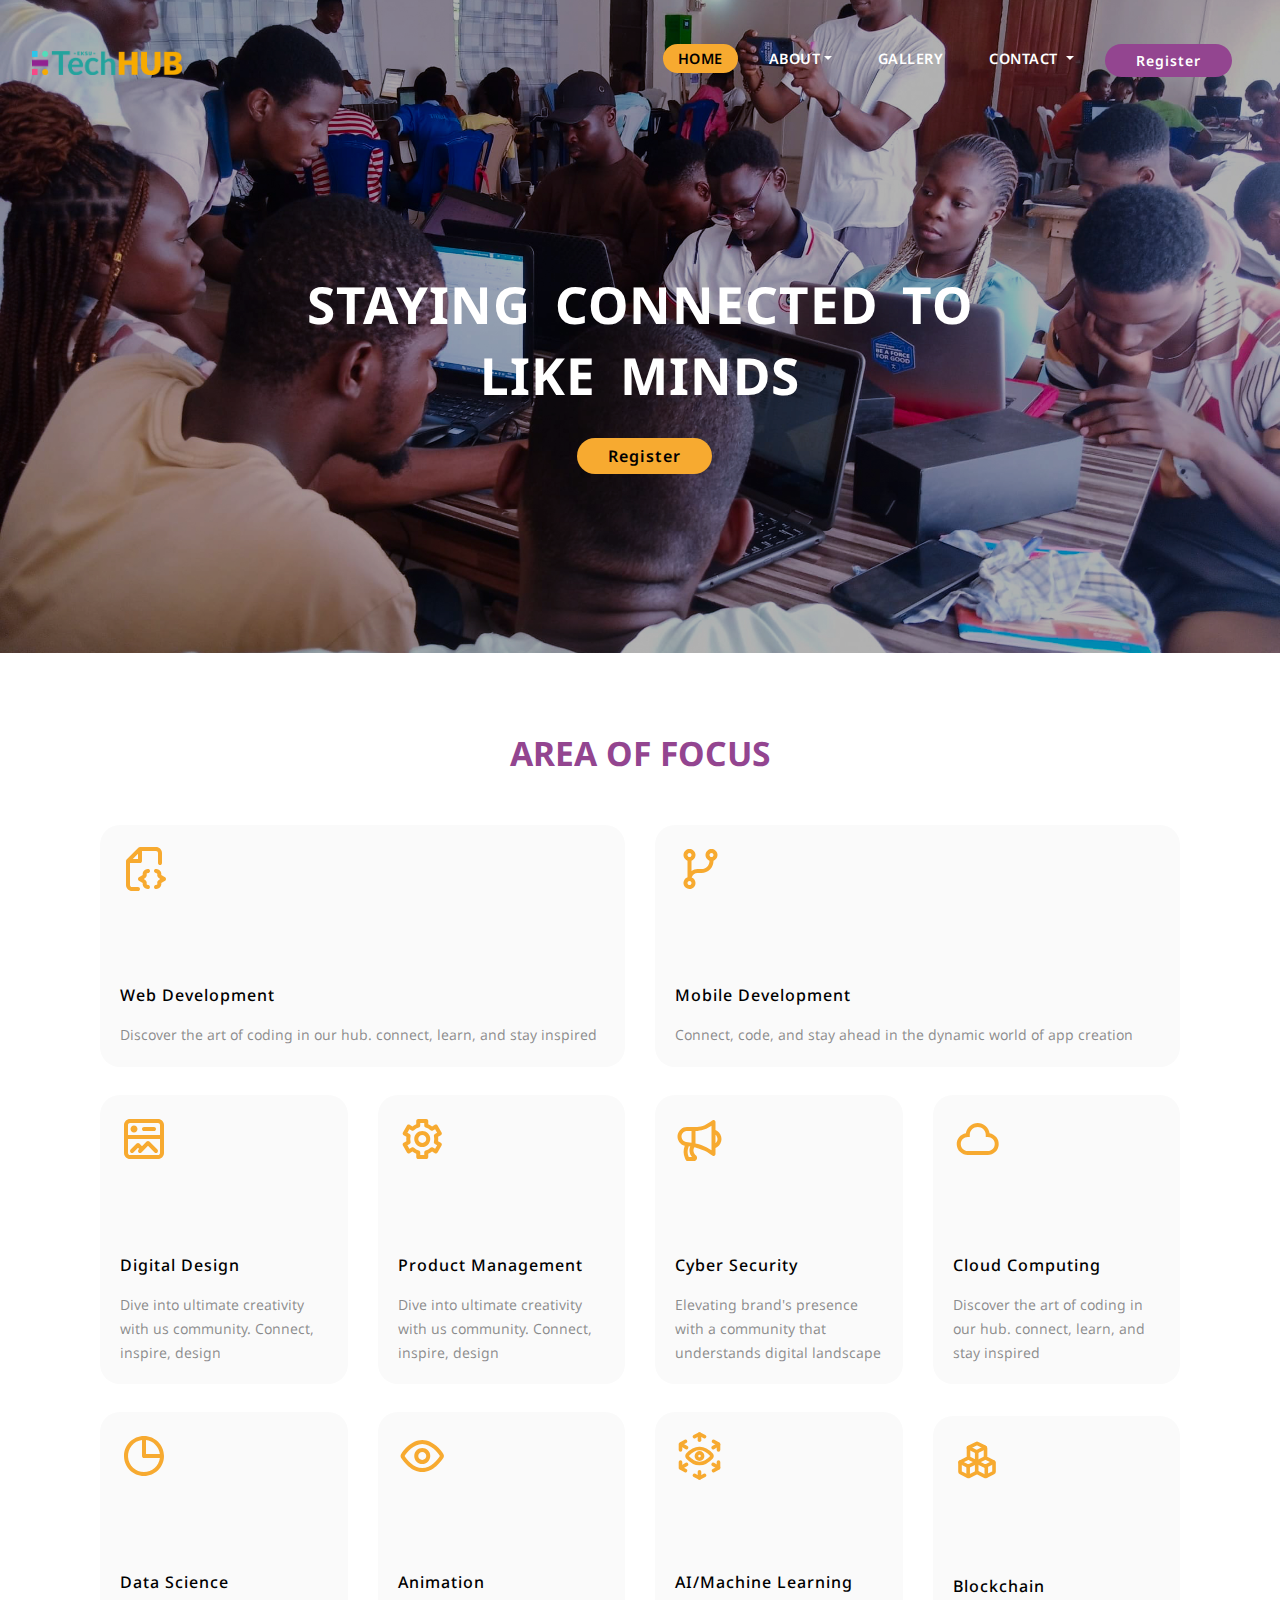
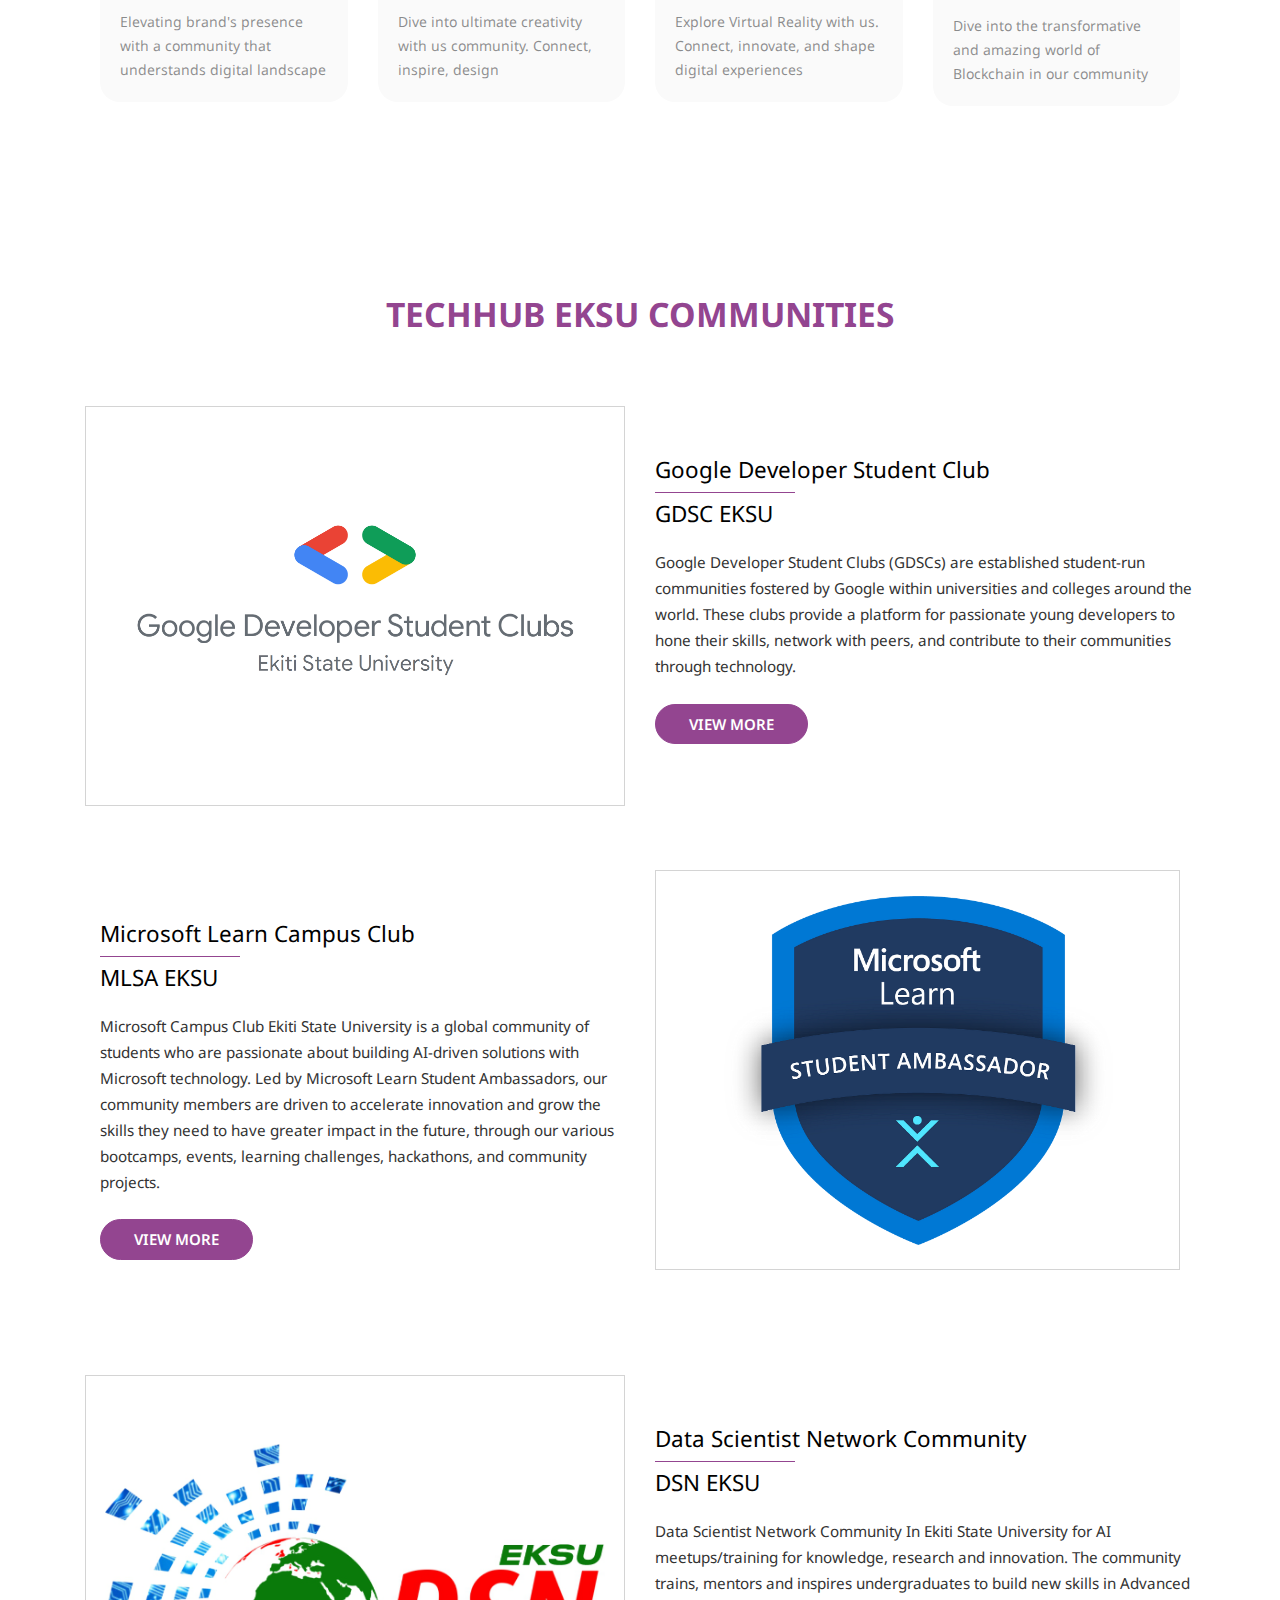
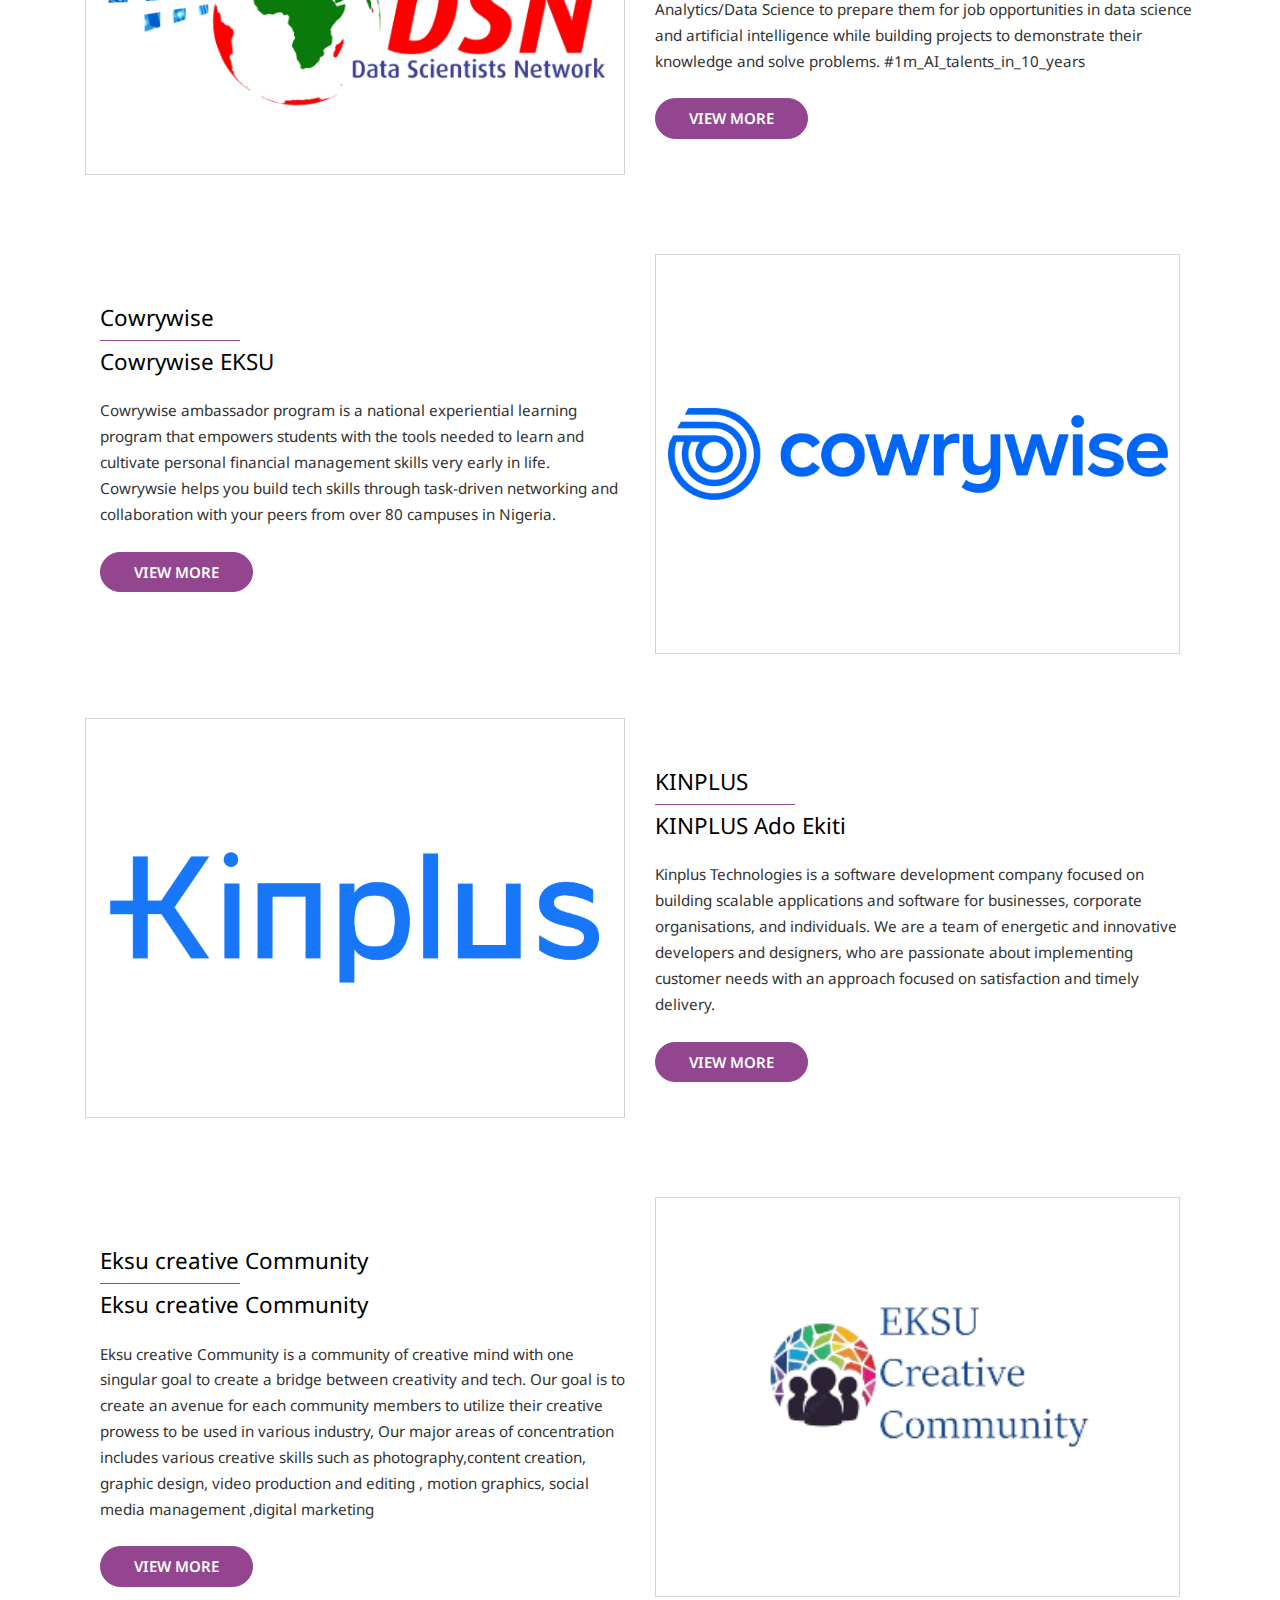
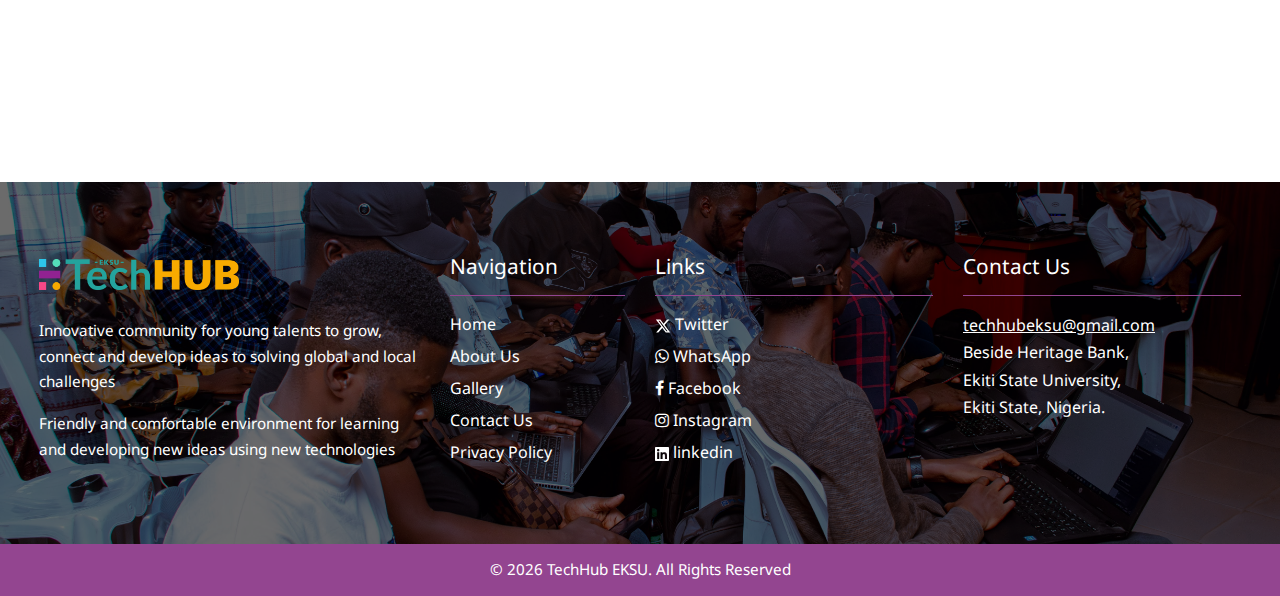
==== public/index.html @ 0b86313c "update" ====
<!DOCTYPE html>
<html lang="en" itemscope itemtype="https://schema.org/Organization">
  <head>
    <link rel="manifest" href="manifest.json" />
    <meta http-equiv="Content-Type" content="text/html; charset=UTF-8" />
    <meta
      name="viewport"
      content="width=device-width, initial-scale=1.0, maximum-scale=1, user-scalable=no"
    />
    <meta http-equiv="X-UA-Compatible" content="ie=edge" />
    <meta name="robots" content="index, follow" />
    <meta name="googlebot" content="index, follow" />
    <meta name="google" content="translate" />

    <title>TechHub EKSU</title>

    <!-- SEO Meta Tag -->
    <meta name="author" content="Emmanuel Joseph(JET)" />
    <meta name="title" content="TechHub EKSU" />
    <meta
      name="keywords"
      content="dsc, developer student clubs, TechHub EKSU, google developers, sub saharan africa, students, technology, nigeria, emmanueljet, emmanuel joseph, fdc, facebook developer circle, ado-ekiti, women will, aeternity, aeternity ekiti, blockchain, technology, google, facebook, web development, mobile development, digital design, hub, ekiti hub, vr, ar"
    />
    <meta
      name="description"
      content="TechHub EKSU is an innovative community for startups, communities, and creative minds to connect, collaborate and build"
    />

    <!-- Google -->
    <meta
      name="google-site-verification"
      content="1wlgN033KD5WSrHMCNr6q-seNGEs9P40fcgKm6E4k00"
    />
    <link itemprop="url" rel="canonical" href="https://techhub-eksu.web.app" />
    <meta itemprop="name" content="TechHub EKSU" />
    <meta
      itemprop="description"
      content="TechHub EKSU is an innovative community for startups, communities, and creative minds to connect, collaborate and build"
    />
    <meta
      itemprop="image"
      content="https://techhub-eksu.web.app/assets/images/logo/logo_text.png"
    />

    <!-- Facebook -->
    <meta property="og:type" content="website" />
    <meta property="og:url" content="https://techhub-eksu.web.app" />
    <meta property="og:title" content="TechHub EKSU" />
    <meta
      property="og:description"
      content="TechHub EKSU is an innovative community for startups, communities, and creative minds to connect, collaborate and build"
    />
    <meta
      property="og:image"
      content="https://techhub-eksu.web.app/assets/images/logo/logo_text.png"
    />
    <meta property="og:image:type" content="image/png" />
    <meta property="og:image:alt" content="TechHub EKSU" />

    <!-- Twitter -->
    <meta name="twitter:card" content="summary_large_image" />
    <meta property="twitter:url" content="https://techhub-eksu.web.app" />
    <meta name="twitter:site" content="@TechHubEKSU" />
    <meta name="twitter:creator" content="@emmanuelJet_" />
    <meta name="twitter:title" content="TechHub EKSU" />
    <meta
      name="twitter:description"
      content="TechHub EKSU is an innovative community for startups, communities, and creative minds to connect, collaborate and build"
    />
    <meta
      name="twitter:image:src"
      content="https://techhub-eksu.web.app/assets/images/logo/logo_text.png"
    />
    <meta name="twitter:image:alt" content="TechHub EKSU" />

    <!-- Favicon -->
    <link
      rel="apple-touch-icon"
      sizes="180x180"
      href="assets/favicon/apple-touch-icon.png"
    />
    <link
      rel="icon"
      type="image/png"
      sizes="32x32"
      href="assets/favicon/favicon-32x32.png"
    />
    <link
      rel="icon"
      type="image/png"
      sizes="16x16"
      href="assets/favicon/favicon-16x16.png"
    />

    <!-- Custom Theme files -->
    <link
      href="assets/css/bootstrap.css"
      type="text/css"
      rel="stylesheet"
      media="all"
    />
    <link
      href="assets/css/style.css"
      type="text/css"
      rel="stylesheet"
      media="all"
    />
    <!-- font-awesome icons -->
    <link href="assets/css/font-awesome.min.css" rel="stylesheet" />
    <!-- //Custom Theme files -->
    <!-- online-fonts -->
    <link
      href="https://fonts.googleapis.com/css?family=Noto+Sans:400,400i,700,700i&display=swap"
      rel="stylesheet"
    />
    <!-- //online-fonts -->

    <!-- update the version number as needed -->
    <script defer src="/__/firebase/7.2.1/firebase-app.js"></script>
    <!-- include only the Firebase features as you need -->
    <script defer src="/__/firebase/7.2.1/firebase-auth.js"></script>
    <script defer src="/__/firebase/7.2.1/firebase-firestore.js"></script>
    <script defer src="/__/firebase/7.2.1/firebase-messaging.js"></script>
    <script defer src="/__/firebase/7.2.1/firebase-storage.js"></script>
    <!-- initialize the SDK after all desired features are loaded -->
    <script defer src="/__/firebase/init.js"></script>

    <script>
      addEventListener(
        "load",
        function () {
          setTimeout(hideURLbar, 0);
        },
        false
      );

      function hideURLbar() {
        window.scrollTo(0, 1);
      }
    </script>
  </head>

  <body>
    <!-- banner -->
    <section
      class="banner d-flex flex-column justify-content-center align-items-center"
    >
      <!-- header -->
      <header>
        <nav class="navbar navbar-expand-lg navbar-light bg-gradient-secondary">
          <h1>
            <a class="navbar-brand" href="index.html">
              <img src="assets/images/logo/text.png" width="150" />
              <!-- TechHub EKSU -->
            </a>
          </h1>
          <button
            class="navbar-toggler ml-md-auto"
            type="button"
            data-toggle="collapse"
            data-target="#navbarSupportedContent"
            aria-controls="navbarSupportedContent"
            aria-expanded="false"
            aria-label="Toggle navigation"
          >
            <span class="navbar-toggler-icon"></span>
          </button>
          <div class="collapse navbar-collapse" id="navbarSupportedContent">
            <ul class="navbar-nav ml-lg-auto text-center">
              <li class="nav-item active mr-lg-3 mt-lg-0 mt-3">
                <a class="nav-link" href="index.html"
                  >Home
                  <span class="sr-only">(current)</span>
                </a>
              </li>
              <li class="nav-item dropdown mr-lg-3 mt-lg-0 mt-3">
                <a
                  class="nav-link dropdown-toggle"
                  href="#"
                  id="aboutDropdown"
                  role="button"
                  data-toggle="dropdown"
                  aria-haspopup="true"
                  aria-expanded="false"
                  >about</a
                >
                <div class="dropdown-menu" aria-labelledby="aboutDropdown">
                  <a class="dropdown-item" href="about/index.html">about us</a>
                  <a class="dropdown-item" href="about/alumni.html">alumni</a>
                  <div class="dropdown-divider"></div>
                  <a class="dropdown-item" href="about/projects.html"
                    >projects</a
                  >
                </div>
              </li>
              <li class="nav-item mr-lg-3 mt-lg-0 mt-3">
                <a class="nav-link" href="gallery.html">gallery</a>
              </li>
              <li class="nav-item dropdown mr-lg-3 mt-lg-0 mt-3">
                <a
                  class="nav-link dropdown-toggle"
                  href="#"
                  id="contactDropdown"
                  role="button"
                  data-toggle="dropdown"
                  aria-haspopup="true"
                  aria-expanded="false"
                >
                  Contact
                </a>
                <div class="dropdown-menu" aria-labelledby="contactDropdown">
                  <a class="dropdown-item" href="contact/index.html">contact</a>
                  <div class="dropdown-divider"></div>
                  <a class="dropdown-item" href="contact/renewal.html"
                    >Renewal</a
                  >
                  <div class="dropdown-divider"></div>
                  <a class="dropdown-item" href="contact/reserve.html"
                    >Reserve Hall</a
                  >
                  <a class="dropdown-item" href="contact/status.html"
                    >Reservation Status</a
                  >
                </div>
              </li>
              <li class="nav-item mr-lg-3 mt-lg-0 mt-3">
                <a class="btn w3ls-btn bg-theme btn-sm" href="register.html"
                  >Register</a
                >
              </li>
            </ul>
          </div>
        </nav>
      </header>
      <!-- //header -->
      <!-- banner text -->
      <div class="container">
        <div class="banner_text_wthree_pvt text-center">
          <h3 class="home-banner-w3">Staying Connected To Like Minds</h3>
          <div class="d-sm-flex justify-content-center">
            <a class="btn ml-2 w3ls-btn" href="register.html">register</a>
          </div>
        </div>
      </div>
      <!-- //banner text -->
    </section>
    <!-- //banner -->
    <!--services-->
    <div class="wthree_pvtits-services col-lg-12 align-w3" id="services">
      <div class="container">
        <div class="wthree_pvt_title text-center">
          <h4 class="w3pvt-title">Area of focus</h4>
        </div>

        <div class="container">
          <div class="row">
            <div class="col-lg-6 col-md-6 py-sm-1">
              <div class="wthree_sgrid">
                <img src="./assets/images/service logo/wed design.svg" alt="web design logo">
                <h4 class="my-3">Web Development</h4>
                <p>Discover the art of coding in our hub. connect, learn, and stay inspired</p>
              </div>
            </div>
            <div class="col-lg-6 col-md-6 py-sm-1">
              <div class="wthree_sgrid">
                <img src="./assets/images/service logo/mobile dev.svg" alt="web design logo">
                <h4 class="my-3">Mobile development</h4>
                <p>Connect, code, and stay ahead in the dynamic world of app creation</p>
              </div>
            </div>
            <div class="col-lg-3 col-md-6 py-sm-1">
              <div class="wthree_sgrid">
                <img src="./assets/images/service logo/digital design.svg" alt="web design logo">
                <h4 class="my-3">Digital Design</h4>
                <p>Dive into ultimate creativity with us community. Connect, inspire, design</p>
              </div>
            </div>
            <div class="col-lg-3 col-md-6 py-sm-1">
              <div class="wthree_sgrid">
                <img src="./assets/images/service logo/product management.svg" alt="web design logo">
                <h4 class="my-3 product">Product management</h4>
                <p>Dive into ultimate creativity with us community. Connect, inspire, design</p>
              </div>
            </div>
            <div class="col-lg-3 col-md-6 py-sm-1 ">
              <div class="wthree_sgrid">
                <img src="./assets/images/service logo/cyber security.svg" alt="web design logo">
                <h4 class="my-3">Cyber Security</h4>
                <p>Elevating brand's presence with a community that understands digital landscape</p>
              </div>
            </div>
            <div class="col-lg-3 col-md-6 py-sm-1">
              <div class="wthree_sgrid">
                <img src="./assets/images/service logo/cloud.svg" alt="web design logo">
                <h4 class="my-3">Cloud computing</h4>
                <p>
                  Discover the art of coding in our hub. connect, learn, and stay inspired</p>
              </div>
            </div>
            <div class="col-lg-3 col-md-6 py-sm-1">
              <div class="wthree_sgrid">
                <img src="./assets/images/service logo/data science.svg" alt="web design logo">
                <h4 class="my-3">Data Science</h4>
                <p>Elevating brand's presence with a community that understands digital landscape</p>
              </div>
            </div>
            <div class="col-lg-3 col-md-6 py-sm-1">
              <div class="wthree_sgrid">
                <img src="./assets/images/service logo/Animation.svg" alt="web design logo">
                <h4 class="my-3">Animation</h4>
                <p>Dive into ultimate creativity with us community. Connect, inspire, design</p>
              </div>
            </div>
            <div class="col-lg-3 col-md-6 py-sm-1">
              <div class="wthree_sgrid">
                <img src="./assets/images/service logo/ai-ml.svg" alt="web design logo">
                <h4 class="my-3">AI/Machine Learning</h4>
                <p>Explore Virtual Reality with us. Connect, innovate, and shape digital experiences </p>
              </div>
            </div>
            <div class="col-lg-3 col-md-6 py-sm-2">
              <div class="wthree_sgrid">
                <img src="./assets/images/service logo/blockchain.svg" alt="web design logo">
                <h4 class="my-3">Blockchain</h4>
                <p>Dive into the transformative and amazing world of Blockchain in our community</p>
              </div>
            </div>
          </div>
        </div>
      </div>
    </div>
    <!-- //services-->
    <!-- about-->
    <section class="single_grid_w3_main align-w3" id="about">
      <div class="container">
        <div class="wthree_pvt_title text-center">
          <h4 class="w3pvt-title">TechHub EKSU Communities</h4>
          <!-- <span class="sub-title">this is a demo text you may write a brief text here to explain the title</span> -->
        </div>
        <div class="row pt-md-4">
          <div class="col-lg-6">
            <div class="single_grid_w3 single_grid_w3"></div>
          </div>
          <div class="col-lg-6">
            <div class="single_grid_text">
              <h5>
                Google Developer Student Club
                <span class="wthree-line"></span>
                GDSC EKSU
              </h5>

              <p>
                Google Developer Student Clubs (GDSCs) are established
                student-run communities fostered by Google within universities
                and colleges around the world. These clubs provide a platform
                for passionate young developers to hone their skills, network
                with peers, and contribute to their communities through
                technology.
              </p>
              <a
                class="btn bg-theme mt-4 wthree-link-bnr"
                href="https://gdsc.community.dev/ekiti-state-university/"
                target="_blank"
                >view more</a
              >
            </div>
          </div>
        </div>
        <div class="row flex-row-reverse sec-space">
          <div class="col-lg-6">
            <div class="single_grid_w3 single_grid_w31"></div>
          </div>
          <div class="col-lg-6">
            <div class="single_grid_text">
              <h5>
                Microsoft Learn Campus Club
                <span class="wthree-line"></span>
                MLSA EKSU
              </h5>

              <p>
                Microsoft Campus Club Ekiti State University is a global
                community of students who are passionate about building
                AI-driven solutions with Microsoft technology. Led by Microsoft
                Learn Student Ambassadors, our community members are driven to
                accelerate innovation and grow the skills they need to have
                greater impact in the future, through our various bootcamps,
                events, learning challenges, hackathons, and community projects.
              </p>
              <a
                class="btn bg-theme mt-4 wthree-link-bnr"
                href="https://bit.ly/mlsaeksu"
                target="_blank"
                >view more</a
              >
            </div>
          </div>
        </div>
        <div class="row">
          <div class="col-lg-6">
            <div class="single_grid_w3 single_grid_w32"></div>
          </div>
          <div class="col-lg-6">
            <div class="single_grid_text">
              <h5>
                Data Scientist Network Community
                <span class="wthree-line"></span>
                DSN EKSU
              </h5>
              <p>
                Data Scientist Network Community In Ekiti State University for
                AI meetups/training for knowledge, research and innovation. The
                community trains, mentors and inspires undergraduates to build
                new skills in Advanced Analytics/Data Science to prepare them
                for job opportunities in data science and artificial
                intelligence while building projects to demonstrate their
                knowledge and solve problems. #1m_AI_talents_in_10_years
              </p>
              <a
                class="btn bg-theme mt-4 wthree-link-bnr"
                href="https://bit.ly/join-aiclub-eksu"
                target="_blank"
                >view more</a
              >
            </div>
          </div>
        </div>
        <div class="row flex-row-reverse sec-space">
          <div class="col-lg-6">
            <div class="single_grid_w3 single_grid_w33"></div>
          </div>
          <div class="col-lg-6">
            <div class="single_grid_text">
              <h5>
                Cowrywise
                <span class="wthree-line"></span>
                Cowrywise EKSU
              </h5>
              <p>
                Cowrywise ambassador program is a national experiential learning
                program that empowers students with the tools needed to learn
                and cultivate personal financial management skills very early in
                life. Cowrywsie helps you build tech skills through task-driven
                networking and collaboration with your peers from over 80
                campuses in Nigeria.
              </p>
              <a
                class="btn bg-theme mt-4 wthree-link-bnr"
                href="https://cowrywise.com/ambassadors"
                target="_blank"
                >view more</a
              >
            </div>
          </div>
        </div>
        <div class="row">
          <div class="col-lg-6">
            <div class="single_grid_w3 single_grid_w34"></div>
          </div>
          <div class="col-lg-6">
            <div class="single_grid_text">
              <h5>
                KINPLUS
                <span class="wthree-line"></span>
                KINPLUS Ado Ekiti
              </h5>

              <p>
                Kinplus Technologies is a software development company focused
                on building scalable applications and software for businesses,
                corporate organisations, and individuals. We are a team of
                energetic and innovative developers and designers, who are
                passionate about implementing customer needs with an approach
                focused on satisfaction and timely delivery.
              </p>
              <a
                class="btn bg-theme mt-4 wthree-link-bnr"
                href="https://kinplusgroup.com/kinplus"
                target="_blank"
                >view more</a
              >
            </div>
          </div>
        </div>
        <div class="row flex-row-reverse sec-space">
          <div class="col-lg-6">
            <div class="single_grid_w3 single_grid_w35"></div>
          </div>
          <div class="col-lg-6">
            <div class="single_grid_text">
              <h5>
                Eksu creative Community
                <span class="wthree-line"></span>
                Eksu creative Community
              </h5>
              <p>
                Eksu creative Community is a community of creative mind with one
                singular goal to create a bridge between creativity and tech.
                Our goal is to create an avenue for each community members to
                utilize their creative prowess to be used in various industry,
                Our major areas of concentration includes various creative
                skills such as photography,content creation, graphic design,
                video production and editing , motion graphics, social media
                management ,digital marketing
              </p>
              <a
                class="btn bg-theme mt-4 wthree-link-bnr"
                href="https://chat.whatsapp.com/Ly7VAx4063WHH5CN2v69BN"
                target="_blank"
                >view more</a
              >
            </div>
          </div>
        </div>
      </div>
    </section>
    <!-- //about -->
    <!-- slide -->
    <!-- <section class="slide-banner d-flex flex-column justify-content-center align-items-center my-lg-5">
    <h5 class="text-center">Staying Connected To Your Like Minds</h5>
    <a href="gallery.html" class="btn btn-primary mt-4 wthree-link-bnr">view more</a>
  </section> -->
    <!-- //slide -->
    <!-- blog -->
    <!-- <section class="blog_w3ls align-w3" id="posts">
    <div class="container">
      <div class="wthree_pvt_title text-center">
        <h4 class="w3pvt-title">programs</h4>
        <span class="sub-title">add your caption here</span>
      </div>
      <div class="row space-sec">
        <div class="col-lg-4 col-md-6 mt-sm-0 mt-5">
          <div class="card">
            <div class="card-header p-0 position-relative">
              <a href="#" target="_blank">
                <img class="card-img-bottom" src="assets/images/g1.jpg" alt="Card image cap">
                <span class="post-icon bg-theme1">cloud</span>
              </a>
            </div>
            <div class="card-body">
              <h5 class="blog-title card-title font-weight-bold">
                <a href="#" target="_blank" class="text-theme1">Cras ultricies ligula sed.</a>
              </h5>
              <p>At vero eos et accusam et justo duo dolores et ea rebum. Lorem ipsum dolor sit ametLorem ipsum dolor sit amet,sed diam nonumy.</p>
              <br>
              <p>
                <ul>
                  <li><strong>Date:</strong></li>
                  <li><strong>Time:</strong></li>
                  <li><strong>Venue:</strong></li>
                  <li><strong>RSVP:</strong></li>
                </ul>
              </p>
            </div>
          </div>
        </div>
        <div class="col-lg-4 col-md-6 mt-md-0  mt-5">
          <div class="card">
            <div class="card-header p-0 position-relative">
              <a href="#" target="_blank">
                <img class="card-img-bottom" src="assets/images/g2.jpg" alt="Card image cap">
                <span class="post-icon bg-theme1">web</span>
              </a>
            </div>
            <div class="card-body">
              <h5 class="blog-title card-title font-weight-bold">
                <a href="#" target="_blank" class="text-theme2">magna porta au blandita.</a>
              </h5>
              <p>At vero eos et accusam et justo duo dolores et ea rebum. Lorem ipsum dolor sit ametLorem ipsum dolor sit amet,sed diam nonumy.</p>
              <br>
              <p>
                <ul>
                  <li><strong>Date:</strong></li>
                  <li><strong>Time:</strong></li>
                  <li><strong>Venue:</strong></li>
                  <li><strong>RSVP:</strong></li>
                </ul>
              </p>
            </div>
          </div>
        </div>
        <div class="col-lg-4 col-md-6 mt-lg-0 mt-4 mx-auto blog-end">
          <div class="card">
            <div class="card-header p-0  position-relative">
              <a href="#" target="_blank">
                <img class="card-img-bottom" src="assets/images/g3.jpg" alt="Card image cap">
                <span class="post-icon bg-theme1">blog post</span>
              </a>
            </div>
            <div class="card-body">
              <h5 class="blog-title card-title font-weight-bold">
                <a href="#" target="_blank" class="text-theme3">Cras ultricies ligula sed.</a>
              </h5>
              <p>At vero eos et accusam et justo duo dolores et ea rebum. Lorem ipsum dolor sit ametLorem ipsum dolor sit amet,sed diam nonumy.</p>
              <br>
              <p>
                <ul>
                  <li><strong>Date:</strong></li>
                  <li><strong>Time:</strong></li>
                  <li><strong>Venue:</strong></li>
                  <li><strong>RSVP:</strong></li>
                </ul>
              </p>
            </div>
          </div>
        </div>
      </div>
    </div>
  </!-->
    <!-- //blog -->
    <!-- footer -->
    <footer class="footer py-md-5 pt-md-3 pb-sm-5">
      <div class="container-fluid">
        <div class="row p-sm-4 px-3 py-5">
          <div class="col-lg-4 col-md-6 footer-top mt-md-0 mt-sm-5">
            <h2>
              <a class="navbar-brand" href="index.html">
                <img src="assets/images/logo/text.png" width="200" />
              </a>
            </h2>
            <p class="my-3 text-white">
              Innovative community for young talents to grow, connect and
              develop ideas to solving global and local challenges
            </p>
            <p class="text-white">
              Friendly and comfortable environment for learning and developing
              new ideas using new technologies
            </p>
          </div>
          <div class="col-lg-2 col-md-6 mt-md-0 mt-5">
            <div class="footerv2-w3ls">
              <h3 class="mb-3 w3f_title">Navigation</h3>
              <hr />
              <ul class="list-w3pvtits">
                <li>
                  <a href="index.html">Home</a>
                </li>
                <li class="my-2">
                  <a href="about/index.html">About Us</a>
                </li>
                <li class="my-2">
                  <a href="gallery.html">Gallery</a>
                </li>
                <li class="my-2">
                  <a href="contact/index.html">Contact Us</a>
                </li>
                <li>
                  <a href="privacy.html">Privacy Policy</a>
                </li>
              </ul>
            </div>
          </div>
          <div class="col-lg-3 col-md-6 mt-lg-0 mt-5">
            <div class="footerv2-w3ls">
              <h3 class="mb-3 w3f_title">Links</h3>
              <hr />
              <ul class="list-w3pvtits">
                <li class="my-2">
                  <a href="https://twitter.com/TechHubEKSU" target="_blank">
                    <img
                      src="assets/images/logo/x-twitter.svg"
                      class="twitter-logo"
                    />
                    Twitter
                  </a>
                </li>
                <li class="my-2">
                  <a
                    href="https://chat.whatsapp.com/JQkrId2Cryt3HAbxuxWCoy"
                    target="_blank"
                    ><i class="fa fa-whatsapp"></i> WhatsApp</a
                  >
                </li>
                <li class="my-2">
                  <a href="https://web.facebook.com/TechHubEksu" target="_blank"
                    ><i class="fa fa-facebook-f"></i> Facebook</a
                  >
                </li>
                <li class="my-2">
                  <a
                    href="https://www.instagram.com/techhubeksu"
                    target="_blank"
                    ><i class="fa fa-instagram"></i> Instagram</a
                  >
                </li>
                <li class="my-2">
                  <a
                    href="https://www.linkedin.com/company/techhubeksu/"
                    target="_blank"
                    ><img src="assets/images/logo/linkedin.svg" /> linkedin</a
                  >
                </li>
              </ul>
            </div>
          </div>
          <div class="col-lg-3 col-md-6 mt-lg-0 mt-5">
            <div class="footerv2-w3ls">
              <h3 class="mb-3 w3f_title">Contact Us</h3>
              <hr />
              <div class="fv3-contact">
                <p>
                  <a href="mailto:techhubeksu@gmail.com"
                    >techhubeksu@gmail.com</a
                  >
                </p>
              </div>
              <div class="fv3-contact">
                <p>
                  Beside Heritage Bank,<br />
                  Ekiti State University,<br />
                  Ekiti State, Nigeria.
                </p>
              </div>
            </div>
          </div>
        </div>
      </div>
    </footer>
    <!-- //footer -->
    <!-- copyright -->
    <div class="cpy-right text-center bg-theme">
      <p class="text-white">
        &copy;
        <script>
          document.write(new Date().getFullYear());
        </script>
        TechHub EKSU. All Rights Reserved
      </p>
    </div>
    <!-- //copyright -->
    <!-- blog modal -->
    <div
      class="modal fade"
      id="exampleModal2"
      tabindex="-1"
      role="dialog"
      aria-labelledby="exampleModalLabel2"
      aria-hidden="true"
    >
      <div class="modal-dialog modal-dialog-centered" role="document">
        <div class="modal-content">
          <div class="modal-header">
            <h5 class="modal-title textwhite" id="exampleModalLabel2">
              This is a standard post.
            </h5>
            <button
              type="button"
              class="close"
              data-dismiss="modal"
              aria-label="Close"
            >
              <span aria-hidden="true">&times;</span>
            </button>
          </div>
          <div class="modal-body text-center">
            <img src="assets/images/g1.jpg" class="img-fluid" alt="" />
            <p class="text-left my-4">
              Quisque velit nisi, pretium ut lacinia in, elementum id enim.
              Curabitur non nulla sit amet nisl tempus convallis quis ac lectus.
              Cras ultricies ligula sed magna dictum porta.
            </p>
          </div>
        </div>
      </div>
    </div>
    <!-- //blog modal -->
    <!-- js -->
    <script src="assets/js/jquery-2.2.3.min.js"></script>
    <!-- //js -->
    <!-- explore responsive slider -->
    <script src="assets/js/responsiveslides.min.js"></script>
    <script>
      // You can also use "$(window).load(function() {"
      $(function () {
        // Slideshow 4
        $(".slider3").responsiveSlides({
          auto: true,
          pager: true,
          nav: false,
          speed: 500,
          namespace: "callbacks",
          before: function () {
            $(".events").append("<li>before event fired.</li>");
          },
          after: function () {
            $(".events").append("<li>after event fired.</li>");
          },
        });
      });
    </script>
    <!-- start-smooth-scrolling -->
    <script src="assets/js/move-top.js"></script>
    <script src="assets/js/easing.js"></script>
    <!-- //end-smooth-scrolling -->
    <script src="assets/js/main.js"></script>
    <!-- smooth-scrolling-of-move-up -->
    <script src="assets/js/SmoothScroll.min.js"></script>
    <!-- //smooth-scrolling-of-move-up -->
    <script src="assets/js/bootstrap.js"></script>
  </body>
</html>
---- public/assets/css/style.css ----
body {
    margin: 0;
    font-family: 'Noto Sans', sans-serif;
    background: #fff;
}

body a,
.screen-grid-wthree-pvt {
    transition: 0.5s all;
    -webkit-transition: 0.5s all;
    -moz-transition: 0.5s all;
    -o-transition: 0.5s all;
    -ms-transition: 0.5s all;
    text-decoration: none;
    outline: none;
   
}

h1,
h2,
h3,
h4,
h5,
h6 {
    margin: 0;
    font-family: 'Noto Sans', sans-serif;
}

p {
    margin: 0;
    color: #333;
    font-size: 0.95em;
    line-height: 1.7;
}

ul {
    margin: 0;
    padding: 0;
}

ul {
    list-style-type: none;
}

/* this is for alumni page */
.classes-img{
    background-size: cover;
    background-position: center center;
    background-repeat: no-repeat;
    position: relative;
}

.classes .classes-img {
    display: block;
    position: relative;
    width: 250px;
    height: 250px;
    margin: 0 auto;
    -webkit-border-radius: 50%;
    -moz-border-radius: 50%;
    -ms-border-radius: 50%;
    border-radius: 50%;
}

.classes .classes-img.classes-img-single {
    -webkit-border-radius: 0;
    -moz-border-radius: 0;
    -ms-border-radius: 0;
    border-radius: 0;
}
.classes .classes-img .price {
    position: absolute;
    bottom: 0;
    display: table;
    width: 80px;
    height: 80px;
    font-weight: 400;
    color: #fff;
    background: #e2af08;
    margin: 0 auto;
    -webkit-border-radius: 50%;
    -moz-border-radius: 50%;
    -ms-border-radius: 50%;
    border-radius: 50%;
}


.desc h3 a{
    color: #934590;
}

.desc h3 :hover{
    color: rgb(33, 7, 75);
    text-decoration-style: dashed;
}

.btn-learn p a :hover{
    color:#934590;
}

.classes .classes-img .price span {
    display: table-cell;
    vertical-align: middle;
}

.classes-img-single {
    width: 100% !important;
    height: 400px !important;

}

.price {
    position: absolute;
    bottom: 0;
    display: table;
    width: 80px;
    height: 80px;
    font-weight: 400;
    color: #fff;
    background: #e2af08;
    margin: 0 auto;
    -webkit-border-radius: 50%;
    -moz-border-radius: 50%;
    -ms-border-radius: 50%;
    border-radius: 50%;
}

.price span {
    display: table-cell;
    vertical-align: middle;
}

.price small {
    font-size: 13px;
    font-weight: 400;
}

.colorlib-classes {
    padding: 0 0 8em 0;
    clear: both;
}

.colorlib-heading {
    margin-bottom: 3em;
}

.colorlib-heading h2 {
    color: black;
}

.colorlib-heading h5 {
    font-size: 18px;
    color: black;
}

.colorlib-heading-2 {
    font-size: 18px;
    text-transform: uppercase;
    font-weight: 500;
    margin-bottom: 2em;
}
.colorlib-heading {
    margin-bottom: 5em;
}

.colorlib-heading h2 {
    font-size: 34px;
    font-weight: 300;
}

@media screen and (max-width: 768px) {
    .colorlib-heading h2 {
        font-size: 30px;
    }

}

/* Alumni main body ends here */


button,
html [type="button"],
[type="reset"],
[type="submit"] {
    cursor: pointer;
}

/*-- bottom-to-top --*/

#toTop {
    display: none;
    text-decoration: none;
    position: fixed;
    bottom: 24px;
    right: 3%;
    overflow: hidden;
    z-index: 999;
    width: 32px;
    height: 32px;
    border: none;
    text-indent: 100%;
    background: url(../images/move-top.png) no-repeat 0px 0px;
}

#toTopHover {
    width: 32px;
    height: 32px;
    display: block;
    overflow: hidden;
    float: right;
    opacity: 0;
    -moz-opacity: 0;
    filter: alpha(opacity=0);
}

/*-- //bottom-to-top --*/

body a:hover {
    text-decoration: none;
}

body a:focus {
    outline: none;
    text-decoration: none;
}

.list-group-item {
    background-color: transparent;
}

button,
html [type="button"],
[type="reset"],
[type="submit"] {
    cursor: pointer;
}

/*-- bottom-to-top --*/

#toTop {
    display: none;
    text-decoration: none;
    position: fixed;
    bottom: 24px;
    right: 3%;
    overflow: hidden;
    z-index: 999;
    width: 32px;
    height: 32px;
    border: none;
    text-indent: 100%;
    background: url(../images/move-top.png) no-repeat 0px 0px;
}

#toTopHover {
    width: 32px;
    height: 32px;
    display: block;
    overflow: hidden;
    float: right;
    opacity: 0;
    -moz-opacity: 0;
    filter: alpha(opacity=0);
}

/*-- //bottom-to-top --*/

/* header */

.navbar-light {
    padding: 0.6em 2em;
    position: absolute;
    z-index: 999;
    width: 100%;
    left: 0%;
    top: 4%;
}

a.navbar-brand img {
  vertical-align: inherit;
}

.point {
  display: inline-block;
  width: 10px;
  height: 10px;
  margin-right: 7px;
  margin-left: 7px;
}

.navbar-light .navbar-nav .nav-link {
    font-weight: 600;
    text-transform: uppercase;
    color: #fff;
    padding: 4px 15px;
    -webkit-transition: 0.5s all ease;
    -moz-transition: 0.5s all ease;
    -o-transition: 0.5s all ease;
    -ms-transition: 0.5s all ease;
    font-size: 0.9em;
    letter-spacing: 0.5px;
    border-radius: 20px;
}

.navbar-light .navbar-nav .nav-link:hover,
.navbar-light .navbar-nav .nav-link:focus,
.navbar-light .navbar-nav .show>.nav-link,
.navbar-light .navbar-nav .active>.nav-link,
.navbar-light .navbar-nav .nav-link.show,
.navbar-light .navbar-nav .nav-link.active {
    color: #000000;
    background: #f7aa30;
}

.dropdown-item {
    color: #fff;
}

.dropdown-item,
.dropdown-item.active,
.dropdown-item:active {
    background-color: white;
    color: #000 !important;
    font-weight: 600;
    text-transform: capitalize;
}

.w3ls-btn {
    font-weight: 600;
    background: #f7aa30;
    padding: 5px 30px;
    border-radius: 30px;
    letter-spacing: 1px;
    color: #000000;
    text-transform: capitalize;
}

.modal-content {
    background: #934590;
    background: linear-gradient(80deg, #ab5fa8, #934590);
    -ms-background: linear-gradient(80deg, #ab5fa8, #934590);
    -moz-background: linear-gradient(80deg, #ab5fa8, #934590);
    -webkit-background: linear-gradient(80deg, #ab5fa8, #934590);
}

/*-- //header --*/

.cpy-right {
    padding: 1vw;
    background: #000;
}

.cpy-right p {
    color: #777;
}

.cpy-right a {
    color: #fff;
}

/* banner */

.banner {
    /* Adjust the background image and opacity as needed */
    background: rgba(0, 0, 0, 0.897) url(../images/bannerss03.jpg) center no-repeat;
    -webkit-background-size: cover;
    -moz-background-size: cover;
    -o-background-size: cover;
    -ms-background-size: cover;
    background-size: cover;
    position: relative;
    z-index: 0;
  }

.banner_text_wthree_pvt {
    padding: 21vw 0 14vw;
}

.banner:before,
.inner-banner-w3ls:before {
    position: absolute;
    content: '';
    background: rgba(0, 0, 0, 0.3);
    width: 100%;
    height: 100%;
    top: 0;
    left: 0;
    z-index: -1;
}

.bg-theme {
    background: #934590;
    color: #fff;
}

.bg-theme1 {
    background: #f7aa30;
    color: #000;
}

.wthree-link-bnr {
    padding: 8px 33px;
    color: #fff;
    font-weight: 600;
    letter-spacing: 0px;
    font-size: 15px;
    background: #934590;
    border: 1px solid #934590;
    text-transform: uppercase;
    border-radius: 30px;
}

.wthree-link-bnr:hover {
    background: #f7aa30;
    border: 1px solid #934590;
    color: #934590;
}

h3.home-banner-w3 {
    color: #fff;
    font-size: 3.8em;
    letter-spacing: 1px;
    line-height: 1.4;
    word-spacing: 10px;
    text-transform: uppercase;
    width: 70%;
    margin: 0 auto 0.5em;
    font-weight: 700;
}

/* inner banner */

.inner-banner-w3ls {
    background: url(../images/inner-banner.png) no-repeat;
    background-size: cover;
    min-height: 300px;
    position: relative;
    z-index: 0;
}

li.breadcrumb-item a {
    color: #fff;
    font-weight: 600;
}

.breadcrumb-item.active {
    color: #f7aa30;
    text-transform: capitalize;
}

/* //inner banner */

/* title */

.wthree_pvt_title {
    margin-bottom: 5em;
}

h4.w3pvt-title {
    color: #934590;
    text-transform: uppercase;
    font-size: 2.3em;
    font-weight: 700;
}

span.sub-title {
    font-size: 0.95em;
    color: #333;
    font-weight: 600;
    text-transform: capitalize;
}

.align-w3 {
    padding: 5em 0;
}

/* //title */

/* about */

.about-image {
  float: left;
  padding: 0 10px 5px 0;
}
.single_grid_text {
    padding: 4vw 0;
}

.single_grid_w3 {
    background: url(../images/communities/dsceksu.png) no-repeat center;
    background-size: cover;
    min-height: 400px;
    border: 1px solid #d4d4d4;
}

.single_grid_w31 {
    background: url(../images/communities/mlsa.png) no-repeat center;
    background-size: 400px;
}
@media (max-width: 767px) {
    .single_grid_w31 {
        background: url(../images/communities/mlsa.png) no-repeat center;
        background-size: 250px;
    }
}


.single_grid_w32 {
    background: url(../images/communities/dsn\ eksu\ logo.png) no-repeat center;
    background-size: 500px;
}
@media (max-width: 767px) {
    .single_grid_w32 {
        background: url(../images/communities/dsn\ eksu\ logo.png) no-repeat center;
        background-size: 250px;
    }
}


.single_grid_w33 {
  background: url(../images/communities/cowrywise.PNG) no-repeat center;
  background-size: 500px;
}
@media (max-width: 767px) {
    .single_grid_w33 {
        background: url(../images/communities/cowrywise.PNG) no-repeat center;
        background-size: 230px;
    }
}


.single_grid_w34 {
  background: url(../images/communities/kinplusBlue.png) no-repeat center;
  background-size: 500px;
}
@media (max-width: 767px) {
    .single_grid_w34 {
        background: url(../images/communities/kinplusBlue.png) no-repeat center;
        background-size: 250px;
    }
}
.single_grid_w35 {
    background: url(../images/communities/EKSU-Creative-Community.png) no-repeat center;
    background-size: 700px;
  }
  @media (max-width: 767px) {
      .single_grid_w35 {
          background: url(../images/communities/EKSU-Creative-Community.png) no-repeat center;
          background-size: 400px;
      }
  }
  


span.wthree-line {
    display: block;
    width: 140px;
    height: 1px;
    margin: 8px 0;
    background: #934590;
}

.row.sec-space {
    margin: 4em 0;
}

.single_grid_text h5 {
    color: #000000;
    font-size: 1.4em;
    text-transform: initial;
    font-weight: 400;
    margin-bottom: 1em;
}

.single_grid_text h6 {
    text-transform: capitalize;
    font-weight: 600;
    font-size: 21px;
    letter-spacing: 0.5px;
    color: #333;
}

/* //about */

/*-- services --*/

.wthree_sgrid {
    text-align: left;
    background-color: #fafafa;
    border-radius: 20px;
    padding: 20px;
    margin-bottom: 20px;


}



.wthree_sgrid h4 {
    font-size: 1em;
    color: #000000;
    font-weight: 500;
    line-height: 1.5em;
    text-align: left;
    text-transform: capitalize;
    letter-spacing: 1px;
}

.wthree_sgrid h6 {
    padding: 1px;
    background: #2954a2;
    width: 33%;
    margin: 2em auto 0;
    -webkit-transition: .5s all;
    -moz-transition: .5s all;
    transition: .5s all;
}

.wthree_sgrid:hover h6 {
    width: 55%;
    background: #2954a2;
}

.wthree_sgrid img {
    font-size: 4em;
    margin-bottom: 74px;
    
}
.wthree_sgrid p {
    font-size: 14px;
    color: #1B1C1E80;
    
}

/* //services */

/* slide banner */

.slide-banner {
    background: url('../images/inner-banner.png') center no-repeat;
    -webkit-background-size: cover;
    -moz-background-size: cover;
    -o-background-size: cover;
    -ms-background-size: cover;
    background-size: cover;
    position: relative;
    min-height: 400px;
    z-index: 0;
}

.slide-banner:before {
    content: '';
    background: #ab5fa866;
    width: 100%;
    height: 100%;
    left: 0;
    right: 0;
    position: absolute;
    z-index: -1;
}

.slide-banner h5 {
    color: #fff;
    text-transform: capitalize;
    font-size: 2.8em;
    font-weight: 600;
    margin-bottom: 0.5em;
}

/* //slide banner */

/* blog */

span.post-icon {
    position: absolute;
    line-height: 40px;
    text-align: center;
    font-size: 1em;
    top: -18px;
    left: 0;
    padding: 0px 12px;
    text-transform: capitalize;
    border-radius: 10px;
    border: solid #934590;
    border-width: 2px 2px 0;
}

h5.blog-title a {
    font-size: 0.85em;
    text-transform: capitalize;
    color: #934590;
    font-weight: 600;
    display: block;
}

.blog-btn {
    background: transparent;
    font-weight: 500;
    font-size: 15px;
    letter-spacing: 1px;
    color: #000000;
    text-transform: uppercase;
}

blog-btn:hover {
    color: #934590;
}

.card-body {
    background: #eae9ea;
}

/* //blog */

/*-- explore slider --*/

.callbacks_container {
    position: relative;
    z-index: 1;
}

.callbacks {
    position: relative;
    list-style: none;
    overflow: hidden;
    width: 100%;
    padding: 0;
    margin: 0;
}

.callbacks li {
    position: absolute;
    width: 100%;
}

.rslides {
    position: relative;
    list-style: none;
    overflow: hidden;
    width: 100%;
    padding: 0;
}

.rslides li {
    -webkit-backface-visibility: hidden;
    position: absolute;
    display: none;
    width: 100%;
    left: 0;
    top: 0;
}

.rslides li {
    position: relative;
    display: block;
    float: left;
}

.callbacks_tabs {
    list-style: none;
    position: absolute;
    bottom: 3%;
    left: 1%;
    z-index: 11;
    right: 0;
    padding: 0;
    margin: 0;
    display: inline-block;
}

.callbacks_tabs li {
    display: inline-block;
    margin: 0 .3em;
}

@media screen and (max-width: 600px) {
    .callbacks_nav {
        top: 47%;
    }
}

/*----*/

.callbacks_tabs a {
    visibility: hidden;
}

.callbacks_tabs a:after {
    content: "\f111";
    font-size: 0;
    font-family: FontAwesome;
    visibility: visible;
    display: block;
    width: 10px;
    height: 10px;
    display: block;
    background: #f7aa30;
    display: inline-block;
    border: none;
    border-radius: 50%;
    -webkit-border-radius: 50%;
    -moz-border-radius: 50%;
    -o-border-radius: 50%;
    -ms-border-radius: 50%;
}

.callbacks_here a:after {
    background: #fff;
}

.slide-img {
    background: url(../images/g1.jpg) no-repeat center;
    background-size: cover;
    min-height: 500px;
}

.slide-img1 {
    background: url(../images/g4.jpg) no-repeat center;
    background-size: cover;
}

.slide-img2 {
    background: url(../images/g3.jpg) no-repeat center;
    background-size: cover;
}

.slide-img:before {
    content: '';
    background: linear-gradient(to right, #934590, #f7aa30);
    background: -webkit-linear-gradient(to right, #6887ff, #02b875);
    background: -moz-linear-gradient(to right, #6887ff, #02b875);
    background: -o-linear-gradient(to right, #6887ff, #02b875);
    width: 100%;
    height: 100%;
    position: absolute;
    left: 0;
    top: 0;
    opacity: 0.8;
}

.banner-info {
    top: 48%;
    z-index: 999;
    left: -2%;
    transform: rotate(-90deg);
    -ms-transform: rotate(-90deg);
    -webkit-transform: rotate(-90deg);
    -moz-transform: rotate(-90deg);
    position: absolute;
}

.banner-info h3 {
    font-size: 2.5em;
    font-weight: 700;
    color: rgba(255, 255, 255, 0.6);
    text-transform: capitalize;
}

h3.title {
    font-size: 2.5em;
    letter-spacing: 1px;
    color: #ffffff;
    text-transform: capitalize;
    padding-bottom: 1em;
    font-weight: 800;
    border-bottom: 4px solid #934590;
    text-shadow: 1px 1px 1px #000;
}

.w3ls-about-banner:hover .slider-right p {
    visibility: visible;
    -webkit-transform: scale(1);
    -moz-transform: scale(1);
    -o-transform: scale(1);
    -ms-transform: scale(1);
    transform: scale(1);
    -webkit-transition: all 0.9s;
    -moz-transition: all 0.9s;
    -ms-transition: all 0.9s;
    -o-transition: all 0.9s;
    transition: all 0.9s;
}

.slider-right p {
    color: #000;
    background: #fff;
    font-size: 1.2em;
    padding: 1em;
    -webkit-box-shadow: 0px 0px 2px 0px rgba(0, 0, 0, 0.78);
    -moz-box-shadow: 0px 0px 2px 0px rgba(0, 0, 0, 0.78);
    box-shadow: 0px 0px 2px 0px rgba(0, 0, 0, 0.78);
    -webkit-transform: scale(0);
    -moz-transform: scale(0);
    -o-transform: scale(0);
    -ms-transform: scale(0);
    transform: scale(0);
    -webkit-transition: all 0.5s;
    -moz-transition: all 0.5s;
    -ms-transition: all 0.5s;
    -o-transition: all 0.5s;
    transition: all 0.5s;
}

.slider-right {
    position: absolute;
    width: 50%;
    left: 25%;
    top: 40%;
    z-index: 1;
}

/* //images slider */

/* contact */

textarea {
    height: 200px;
    resize: none;
}

form.register-wthree .form-control {
    padding: 15px 20px;
    border: 1px solid #dbdde2;
    border-radius: 0;
    -webkit-box-shadow: 2px 8px 10px 0px rgba(50, 46, 46, 0.23);
    -moz-box-shadow: 2px 8px 10px 0px rgba(50, 46, 46, 0.23);
    box-shadow: 2px 8px 10px 0px rgba(50, 46, 46, 0.23);
    letter-spacing: 1px;
}

.contact-form-wthreelayouts {
    padding: 2em;
    border: 20px solid #eee;
    border-radius: 20px;
}

#contact iframe {
    width: 100%;
    border: 3px solid #934590;
    margin: 2.5em 0 0;
    padding: 1vw;
    min-height: 500px;
}

.contact-w3 span {
    color: #934590;
    font-size: 1.2em;
    display: inline-block;
    vertical-align: middle;
    background: #eee;
    width: 50px;
    height: 50px;
    line-height: 50px;
    -webkit-box-shadow: 5px 10px 10px 0px rgba(216, 216, 216, 0.78);
    -moz-box-shadow: 5px 10px 10px 0px rgba(216, 216, 216, 0.78);
    box-shadow: 5px 10px 10px 0px rgba(216, 216, 216, 0.78);
    /* border-radius: 8% 37% 5% 26%; */
    /* border: 1px solid #fff; */
    text-align: center;
}

.contact-w3 a,
.contact-w3 address p {
    color: #000;
    font-size: 0.9em;
    letter-spacing: 0.5px;
}

h5.cont-form {
    margin: 1em 0;
    text-align: center;
    text-transform: capitalize;
    font-size: 1.7em;
    color: #934590;
}

/* //contact */

/* team */

.team_wthree h4 {
    font-size: 1.2em;
    color: #000;
}
.team-img{
    width: 100%;
    height: 100%;
    object-fit: cover;
}


.social-iconsv2 div{
    margin: auto;
}
/* Style for the anchor tag within the list item */
.social-iconsv2  a.team-link {
    /* Add your styles here */
    /* For example: */
    display: inline-block;
    width: auto;
    height: auto;
    background:#934590;
    color: white;
    text-align: center;
    border-radius: 20px;
    text-decoration: none;
    padding: 10px;
    cursor: pointer;
    margin: auto;
}



.team_wthree p {
    text-transform: capitalize;
}



.team_wthree ul.social-iconsv2 li {
    display: inline-block;
    margin-right: 6px;
}

.team_wthree ul.social-iconsv2 li a {
    text-decoration: none;
    font-size: 16px;
    color: #fff;
}

.team_wthree ul.social-iconsv2 li a span.fa {
    font-size: 14px;
    line-height: 30px;
    width: 30px;
    height: 30px;
    text-align: center;
    background-color: transparent;
    transition: all 0.5s ease-in-out;
    -webkit-transition: all 0.5s ease-in-out;
    -moz-transition: all 0.5s ease-in-out;
    -o-transition: all 0.5s ease-in-out;
    -ms-transition: all 0.5s ease-in-out;
}

.team-effect{
    border: 2px solid #ccc;
    border-radius: 10%;
    overflow: hidden; /* To round the corners of the image */
    width: 250px; /* Adjust the width */
    height: 250px; 
}

/* //team */

/* testimonials */

/* //Projects */
.project-trend-area {
    background: rgb(250, 250, 250);
    padding-bottom: 20px;
  }

  .project-trend-area h1 {
    text-align: center;
    text-transform: capitalize;
    margin-bottom: 25px;
    font-weight: 500;
    font-size: 20px;
  }

  .project-trend-area p {
    text-align: center;
    margin-bottom: 80px;
  }

  #projectshead {
      text-align: center;
      padding-bottom: 10px;
      font-family: Verdana, Geneva, Tahoma, sans-serif;
      font-weight: 10px;
  }

.thumb {
    position: relative;
  }

  .thumb div {
    position: absolute;
    width: 100%;
    height: 100%;
    top: 0;
    left: 0;
    background: rgba(0, 0, 0, 0.849);
    color: #fff;
    opacity: 0;
    transition: opacity 0.5s;
  }

  .thumb img {
    display: block;
    width: 100%;
  }

  .thumb div span {
    display: block;
    position: absolute;
    bottom: 30px;
    left: 20px;
    text-transform: uppercase;
    font-size: 15px;
    font-weight: 600;
    letter-spacing: 3px;
    font-family: 'Noto Sans', sans-serif;
  }

  .thumb div p {
    display: block;
    position: absolute;
    bottom: 10px;
    left: 20px;
    font-weight: 100;
  }

  .thumb:hover div {
    opacity: 1;
    cursor: pointer;
  }

.testi-text p {
    color: #777;
    width: 80%;
    margin: 0 auto;
    font-size: 1.2em;
}

.testi-text span.fa {
    font-size: 1.3em;
    margin: 15px;
    color: #333;
}

.testi-desc {
    text-align: center;
}

.carousel-indicators .active {
    background-color: #f7aa30
}

.carousel-indicators li {
    background-color: #000;
    border: 1px solid #934590;
    cursor: pointer;
}

.carousel-indicators {
    bottom: -20px;
}

.testi-desc h5 {
    color: #000;
    font-size: 1.3em;
}

/* //testimonials */

/* //gallery */

.img-grid {
    padding: 1em;
    background: #eee;
    margin: 10px;
}

h6.main-title-w3pvt {
    text-transform: uppercase;
    font-weight: 600;
    margin-bottom: 1em;
    color: #000000;
    letter-spacing: 0.5px;
}

.port-desc {
    padding: 1.5em 0.5em 2em;
}

/* gallery */

/* reserve */

#confirmation {
  display: none;
}

/* reserve */

/* footer */

/* .twitter-logo {
    fill: white; 
} */

.footer:before {
    background: rgba(0, 0, 0, 0.58);
    position: absolute;
    width: 100%;
    height: 100%;
    content: '';
    top: 0;
    left: 0;
}

.footer {
    background: url(../images/footer_img.jpg) no-repeat center;
    background-size: cover;
    position: relative;
}

hr {
    border-top: 1px solid #934590;
}

.text-theme {
    color: #2391e2;
}

.footer h2 a {
    font-family: 'Noto Sans', sans-serif;
    text-transform: uppercase;
    font-size: 0.9em;
    letter-spacing: 1px;
    font-weight: 600;
}

/* footer grids */

.footerv3-top h3 {
    font-size: 1.3em;
    color: #fff;
    text-transform: uppercase;
    margin-bottom: 1.5em;
}

.footv3-left h4 a {
    font-size: 1.3em;
    letter-spacing: 0.5px;
    color: #fff !important;
    padding: 14px 0 0;
    position: relative;
    text-transform: capitalize;
}

h4.footer-title {
    color: #777;
    text-transform: capitalize;
}

.footerv3-top p {
    font-size: 1em;
    color: #a3b1bf;
    margin: 1em 0;
    line-height: 1.5em;
}

.footer p a {
    color: #fff;
    text-decoration: underline;
}

.footer p a:hover {
    color: #fff;
}

.fv3-contact p {
    display: inline-block;
    vertical-align: middle;
    color: #fff;
    font-size: 16px;
}

.footer-top p {
    max-width: 400px;
}

.fv3-contact p a:hover {
    color: #934590;
}

.list-w3pvtits li a {
    color: #fff;
    font-size: 1em;
}

h3.w3f_title {
    font-size: 1.3em;
    color: #fff;
    font-weight: 400;
}

/* //footer */

/* -- Responsive code -- */

@media screen and (max-width: 1440px) {
    h3.home-banner-w3 {
        font-size: 3.5em;
    }
}

@media screen and (max-width: 1366px) {
    h4.w3pvt-title {
        font-size: 2.1em;
    }
    h3.title {
        font-size: 2.2em;
    }
    .slider-right {
        width: 60%;
        left: 20%;
    }
}

@media screen and (max-width: 1280px) {
    h3.home-banner-w3 {
        font-size: 3.2em;
    }
    .wthree_pvt_title {
        margin-bottom: 3em;
    }
}

@media screen and (max-width: 1080px) {
    h3.home-banner-w3 {
        font-size: 3em;
    }
    .single_grid_text h5 {
        font-size: 1.2em;
    }
    .row.sec-space {
        margin: 3em 0;
    }
    h3.title {
        font-size: 2em;
    }
    .slider-right p {
        font-size: 1em;
    }
    .wthree_sgrid span {
        font-size: 3em;
    }

    .slide-banner h5 {
        font-size: 2.6em;
    }
}

@media screen and (max-width: 991px) {
    .navbar-collapse {
        background: rgba(0, 0, 0, 0.6);
        padding: 1em;
    }
    h3.home-banner-w3 {
        width: 90%;
        font-size: 2.6em;
    }
    .navbar-light .navbar-toggler {
        background: #fff;
    }
    .align-w3 {
        padding: 3em 0;
    }
    .row.sec-space {
        margin-bottom: 0px;
    }
    h4.w3pvt-title {
        font-size: 1.8em;
    }
    .slider-right {
        top: 25%;
    }
    .slide-img {
        min-height: 400px;
    }
    h3.title {
        font-size: 1.8em;
    }
    .banner-info h3 {
        font-size: 2.2em;
    }
    .wthree_sgrid h4 {
        font-size: 1em;
    }
    .wthree_sgrid {
        border-bottom: 1px solid #eee;
        border-right: none;
    }
    .wthree_sgrid:nth-child(odd) {
        border-right: 1px solid #eee;
    }
    .slide-banner h5 {
        font-size: 2.3em;
    }
    .slide-banner {
        min-height: 350px;
    }
    .blog-end {
        margin-top: 3em !important;
    }
    .testi-text p {
        width: 100%;
        font-size: 1.1em;
    }
    .testi-text span.fa {
        margin: 5px;
    }
    .carousel-indicators {
        bottom: -40px;
    }
}

@media screen and (max-width: 800px) {
    .slider-right {
        width: 68%;
        left: 16%;
    }
    h3.title {
        font-size: 1.6em;
    }
    .banner-info {
        left: -6%;
    }
}

@media screen and (max-width: 768px) {
    h3.home-banner-w3 {
        font-size: 2.4em;
    }
    .slide-banner h5 {
        font-size: 2em;
    }
    .slide-banner {
        min-height: 315px;
    }
}

@media screen and (max-width: 736px) {
    span.sub-title {
        font-size: 0.9em;
    }
    .single_grid_text {
        padding: 4vw 0;
    }
    .single_grid_text h5 {
        font-size: 1.05em;
    }
    .wthree-link-bnr {
        padding: 6px 25px;
        letter-spacing: 0px;
        font-size: 14px;
    }
    h4.w3pvt-title {
        font-size: 1.6em;
    }
    .slide-img {
        min-height: 330px;
    }
    .wthree_sgrid {
        border-bottom: 1px solid #eee;
        
    }
    .wthree_sgrid:nth-child(odd) {
        border-right: none;
    }
    .wthree_sgrid:last-child {
        border-bottom: none;
    }
    .inner-banner-w3ls {
        min-height: 230px;
    }
    .team_wthree h4 {
        font-size: 1.1em;
    }
    .wthree_pvt_title {
        margin-bottom: 2em;
    }
    .testi-text p {
        font-size: 1em;
    }
}

@media screen and (max-width: 640px) {
    h3.home-banner-w3 {
        font-size: 2.1em;
    }
    .slider-right {
        width: 60%;
        left: 20%;
    }
}

@media screen and (max-width: 600px) {
    .slider-right p {
        font-size: 0.9em;
    }
    .slide-banner h5 {
        font-size: 1.8em;
    }
    .slide-banner {
        min-height: 280px;
    }
}

@media screen and (max-width: 568px) {
    .w3ls-btn {
        padding: 2px 26px;
        letter-spacing: 0px;
    }
    h3.home-banner-w3 {
        font-size: 1.8em;
    }
    .banner_text_wthree_pvt {
        padding: 30vw 0 14vw;
    }
    .footer-top p {
        max-width: 100%;
    }
    .align-w3 {
        padding: 2em 0 1em;
    }
    .wthree_pvt_title {
        margin-bottom: 1.5em;
    }
    .wthree-link-bnr {
        padding: 5px 23px;
    }
    h3.title {
        font-size: 1.3em;
    }
    .banner-info h3 {
        font-size: 1.8em;
    }
    .banner-info {
        left: -10%;
    }
    .slider-right {
        width: 70%;
        left: 15%;
    }
    .single_grid_w3 {
        min-height: 250px;
    }
    h4.w3pvt-title {
        font-size: 1.2em;
    }
    .wthree_sgrid span {
        font-size: 2em;
    }
    .slide-banner h5 {
        font-size: 1.6em;
        margin-bottom: 0;
    }
    span.post-icon {
        line-height: 30px;
        font-size: 0.9em;
    }
    .inner-banner-w3ls {
        background-position: center;
    }
    h5.cont-form {
        margin: 0 0 1em 0;
    }
    h5.cont-form {
        font-size: 1.5em;
    }
    
    .carousel-indicators {
        bottom: 0;
    }
    .carousel-indicators {
        margin-left: -70%;
    }
    .testi-desc h5 {
        font-size: 1.1em;
    }
    .port-desc {
        padding: 0.5em 0.5em 1em;
    }
}

@media screen and (max-width: 480px) {
    h3.home-banner-w3 {
        font-size: 1.5em;
    }
    .inner-banner-w3ls {
        min-height: 170px;
    }
    #contact iframe {
        min-height: 385px;
    }
}
@media (max-width: 767px) {
    .row{
        margin-bottom: 40px;
    }   
}


@media screen and (max-width: 414px) {
    .row.sub-w3l.my-3 {
        display: block;
    }
    .banner-info h3 {
        font-size: 1.4em;
    }
    .slide-banner h5 {
        font-size: 1.4em;
    }
    .contact-form-wthreelayouts {
        padding: 1em;
        border: 10px solid #eee;
    }
    form.register-wthree .form-control {
        padding: 7px 20px;
        font-size: 0.85em;
    }
    .testi-text p {
        font-size: 0.9em;
    }
    .footer h2 a {
        font-size: 0.85em;
    }
}

@media screen and (max-width: 384px) {
    .navbar-light {
        padding: 0.6em 1em;
    }
    h3.home-banner-w3 {
        font-size: 1.3em;
        margin-bottom: 1em;
    }
    .slide-img {
        min-height: 300px;
    }
    .slider-right {
        top: 13%;
    }
    h3.title {
        font-size: 1.1em;
    }
    .port-desc {
        padding: 0.5em;
    }
}

@media screen and (max-width: 375px) {
    .banner-info {
        left: -16%;
    }
    .slider-right p {
        font-size: 0.8em;
        padding: 0.5em;
    }
}

@media screen and (max-width: 320px) {
    .slide-banner h5 {
        font-size: 1.3em;
    }
    .slide-banner {
        min-height: 220px;
    }
}

/* -- //Responsive code -- */
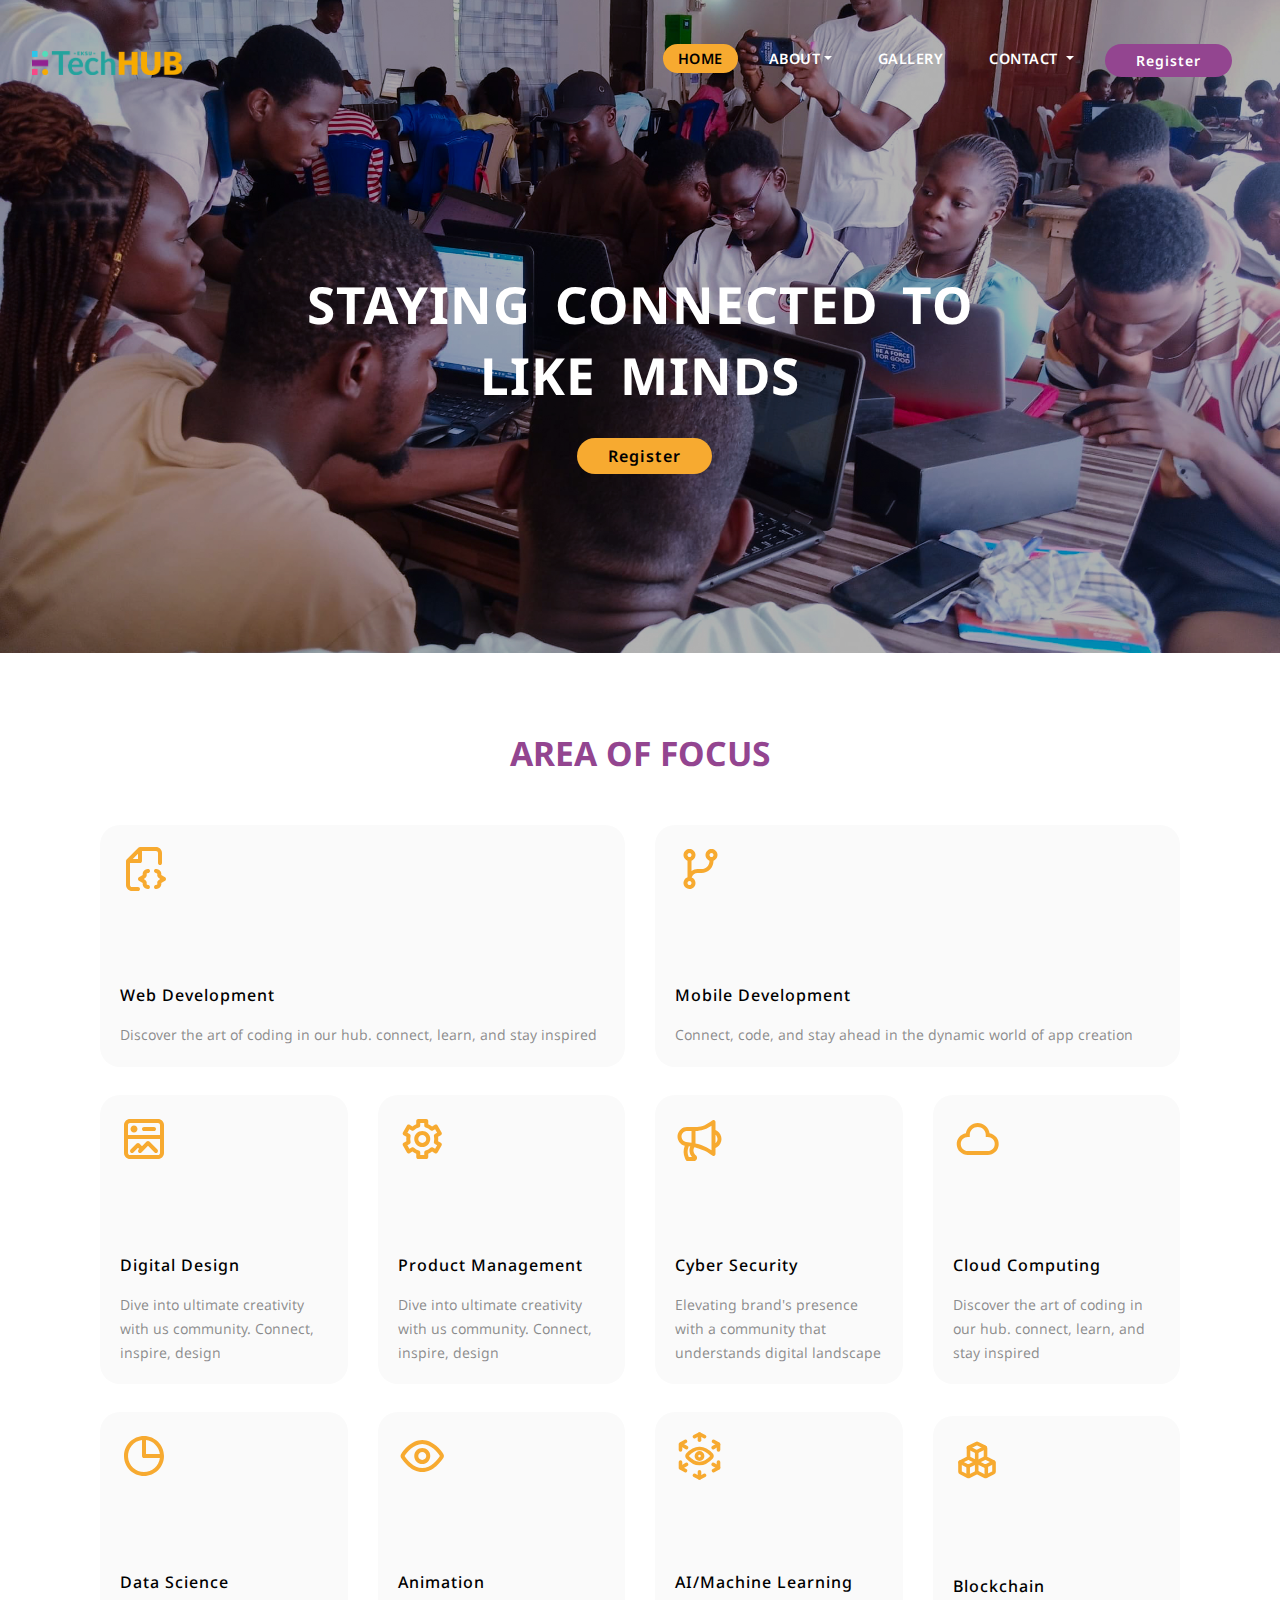
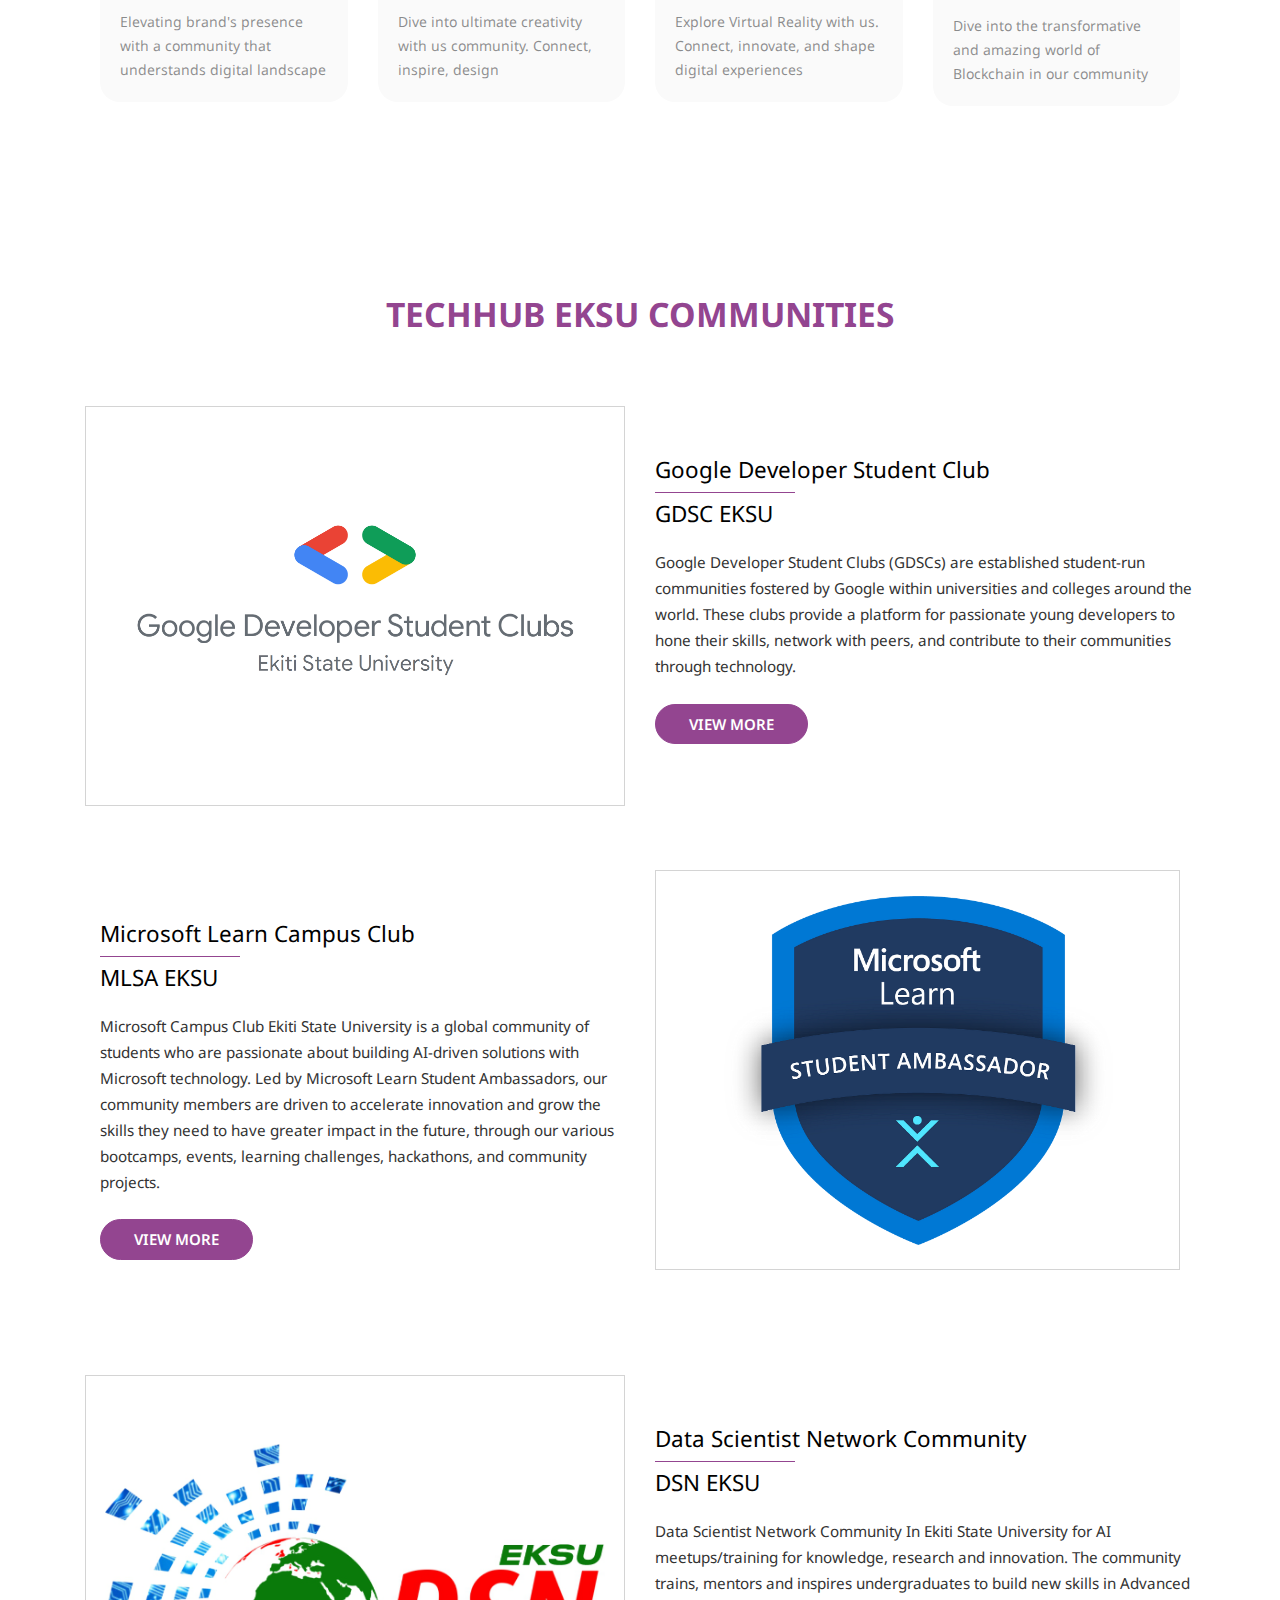
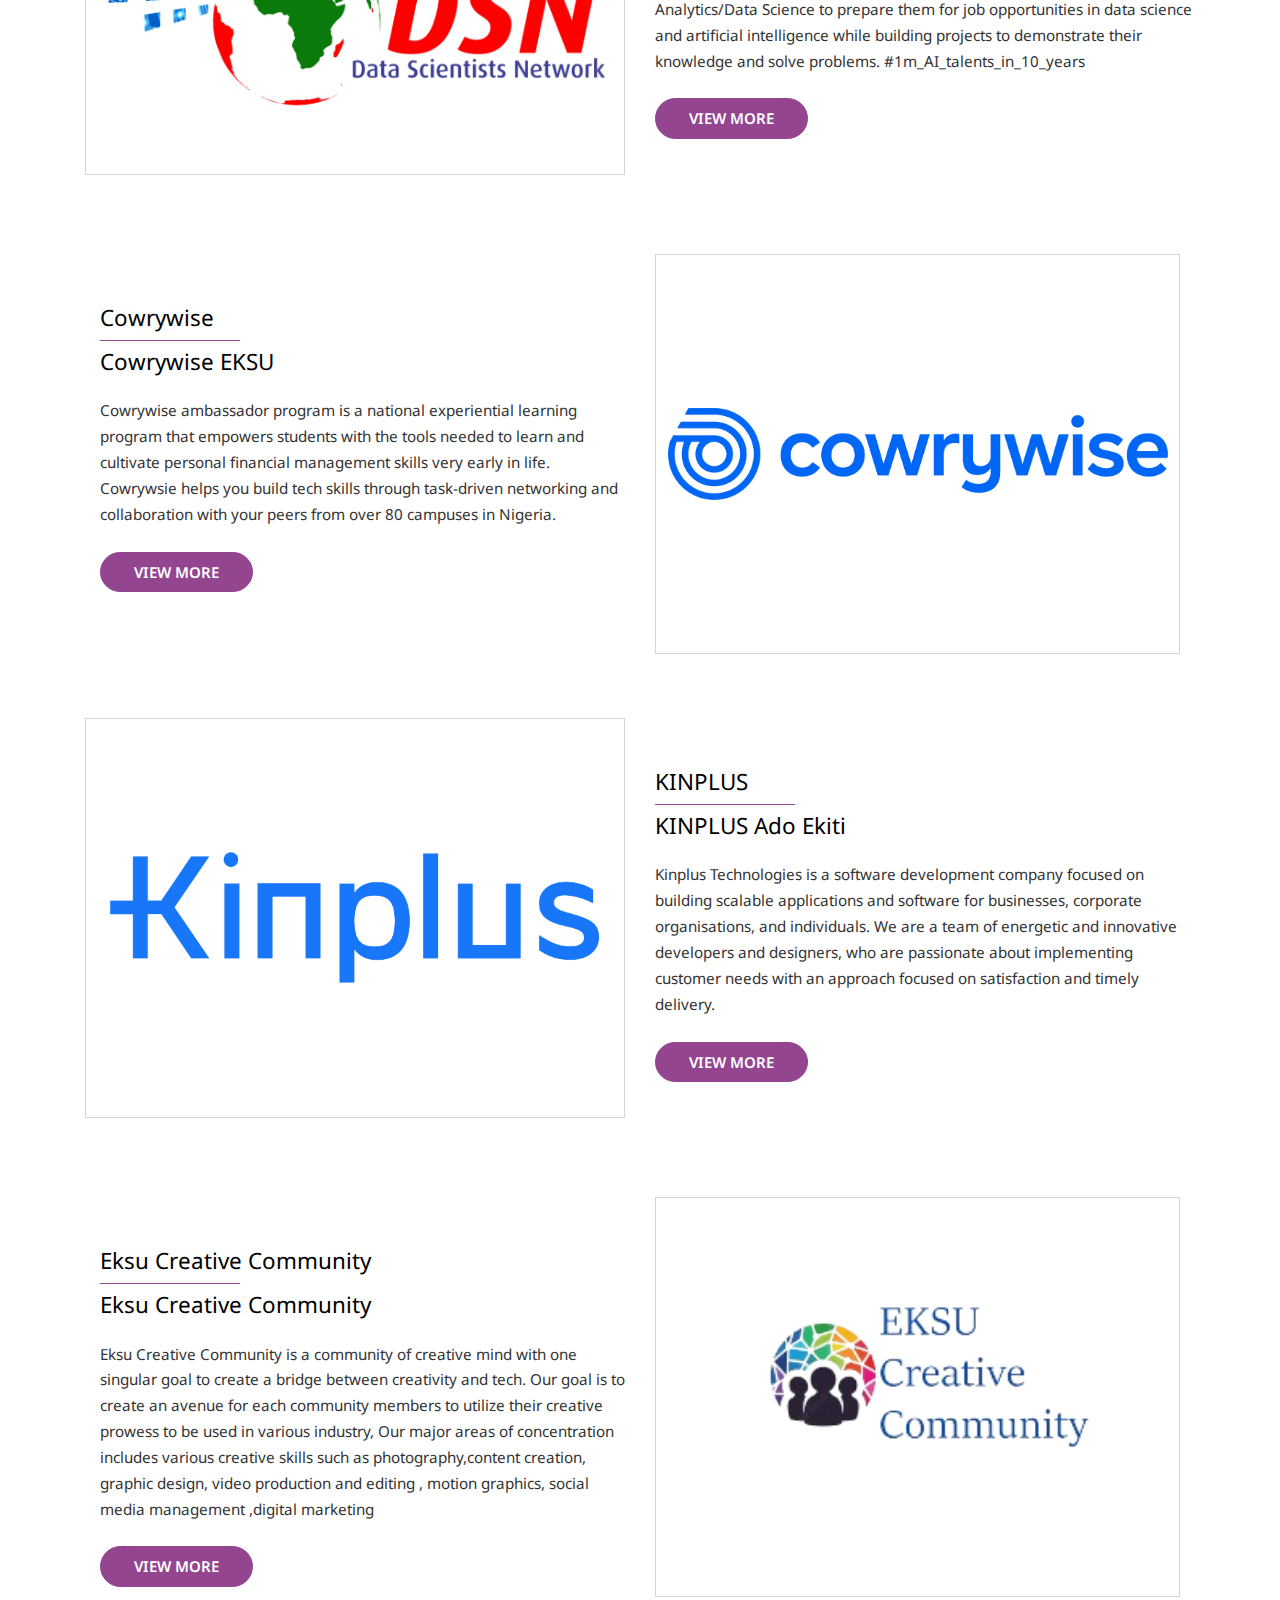
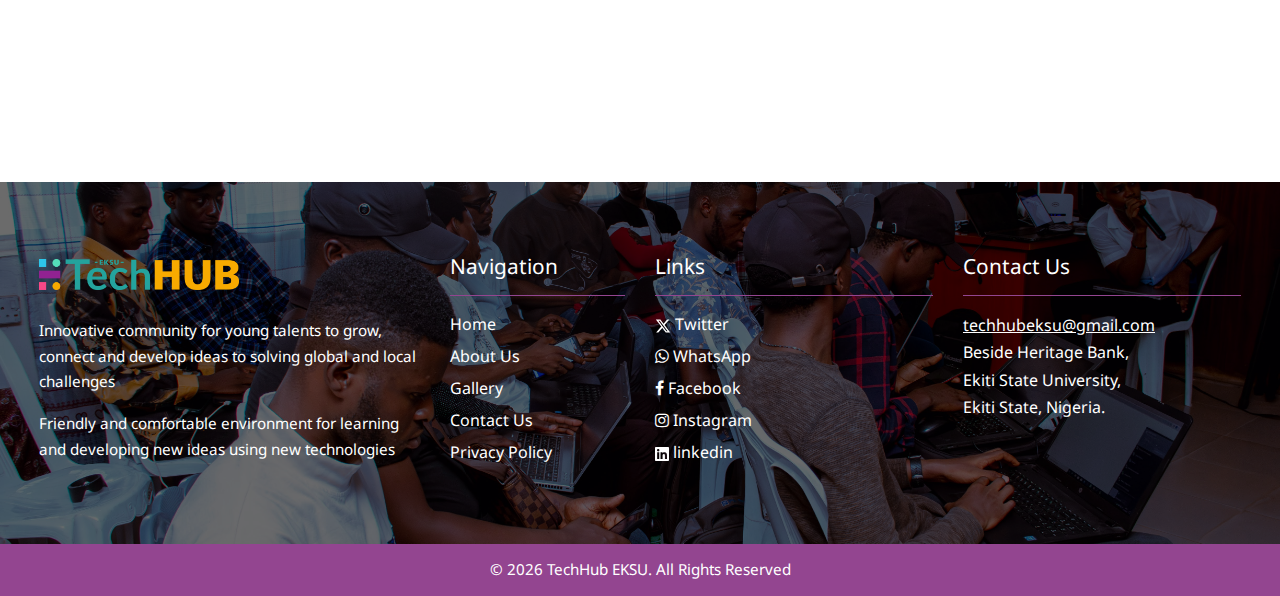
==== commit a0d5dfce: "typo fixes" ====
--- a/public/index.html
+++ b/public/index.html
@@ -211,9 +211,7 @@
                 <div class="dropdown-menu" aria-labelledby="contactDropdown">
                   <a class="dropdown-item" href="contact/index.html">contact</a>
                   <div class="dropdown-divider"></div>
-                  <a class="dropdown-item" href="contact/renewal.html"
-                    >Renewal</a
-                  >
+                  
                   <div class="dropdown-divider"></div>
                   <a class="dropdown-item" href="contact/reserve.html"
                     >Reserve Hall</a
@@ -489,12 +487,12 @@
           <div class="col-lg-6">
             <div class="single_grid_text">
               <h5>
-                Eksu creative Community
+                Eksu Creative Community
                 <span class="wthree-line"></span>
-                Eksu creative Community
-              </h5>
-              <p>
-                Eksu creative Community is a community of creative mind with one
+                Eksu Creative Community
+              </h5>
+              <p>
+                Eksu Creative Community is a community of creative mind with one
                 singular goal to create a bridge between creativity and tech.
                 Our goal is to create an avenue for each community members to
                 utilize their creative prowess to be used in various industry,
--- a/public/assets/css/style.css
+++ b/public/assets/css/style.css
@@ -918,7 +918,9 @@
     resize: none;
 }
 
-form.register-wthree .form-control {
+.register-wthree {
+    width: 100%;
+    height: 100%;
     padding: 15px 20px;
     border: 1px solid #dbdde2;
     border-radius: 0;
@@ -927,7 +929,9 @@
     box-shadow: 2px 8px 10px 0px rgba(50, 46, 46, 0.23);
     letter-spacing: 1px;
 }
-
+#registerForm{
+    height: 100vh;
+}
 .contact-form-wthreelayouts {
     padding: 2em;
     border: 20px solid #eee;
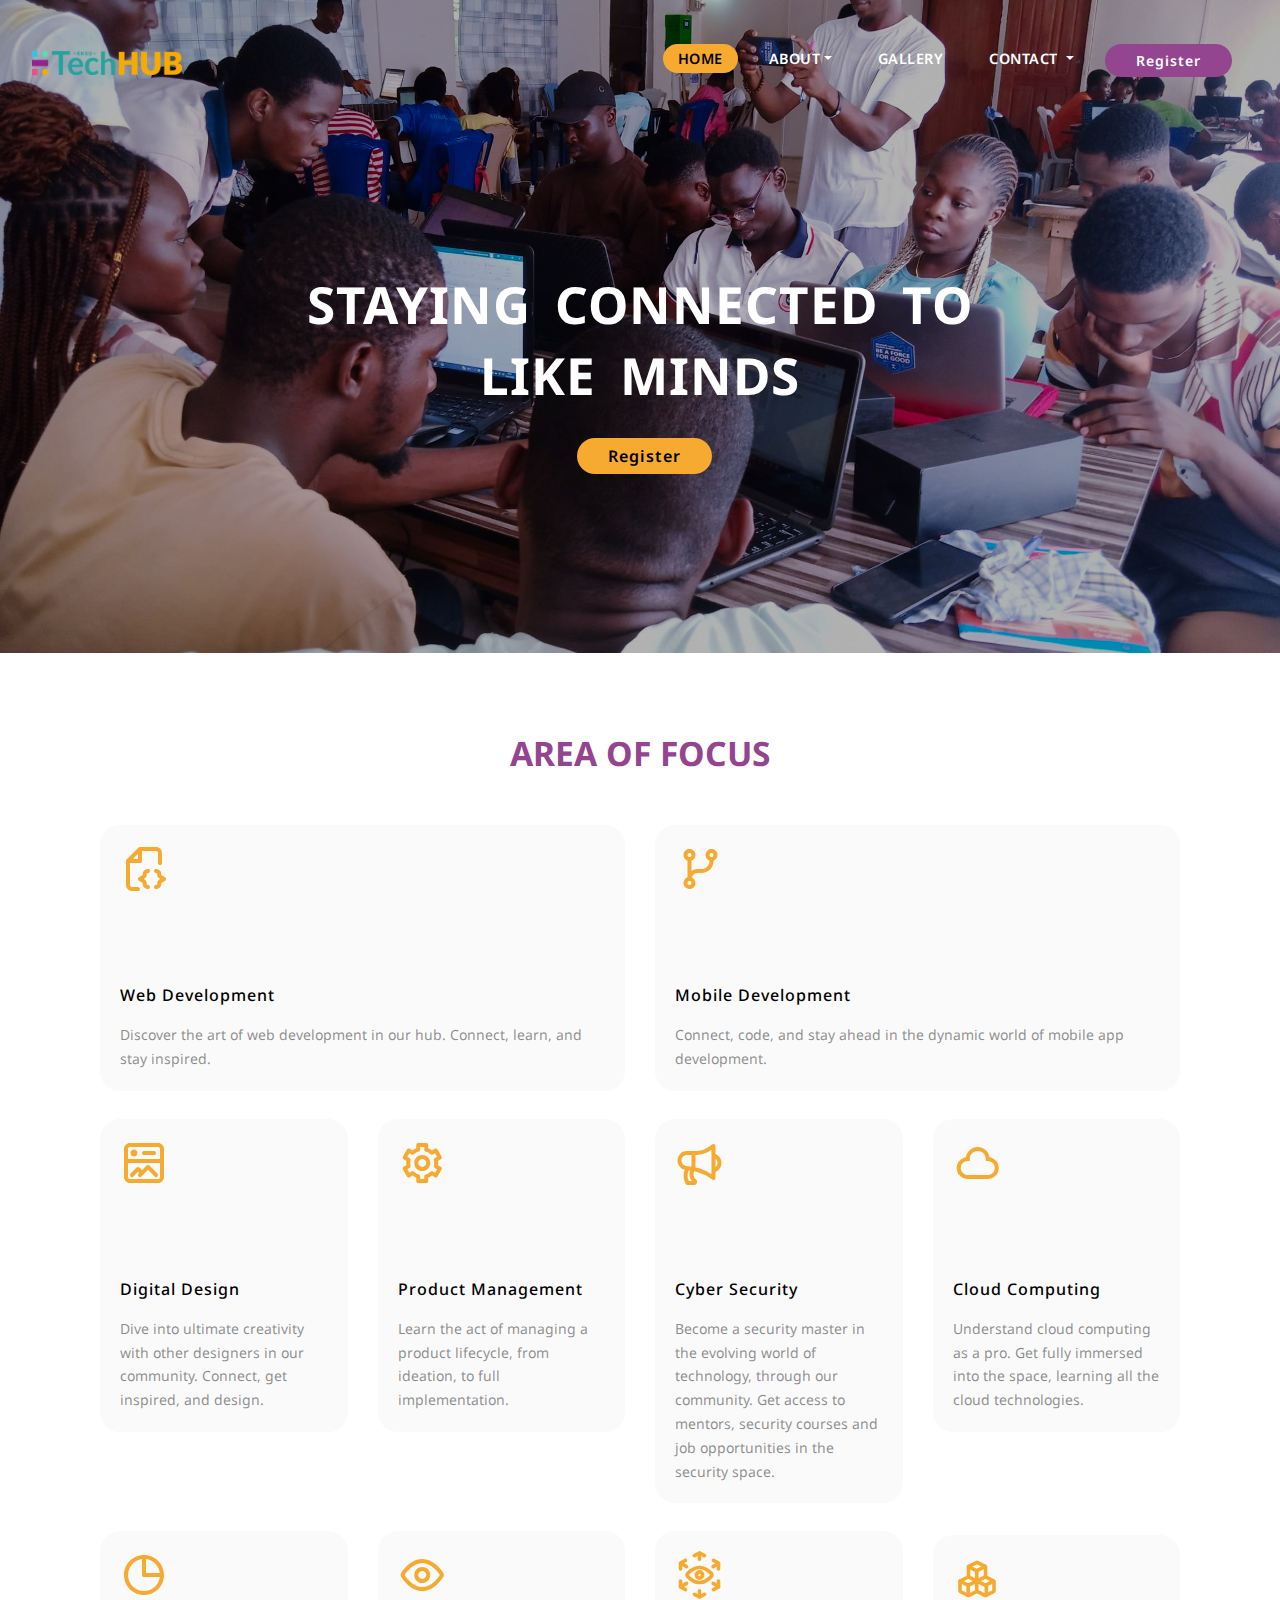
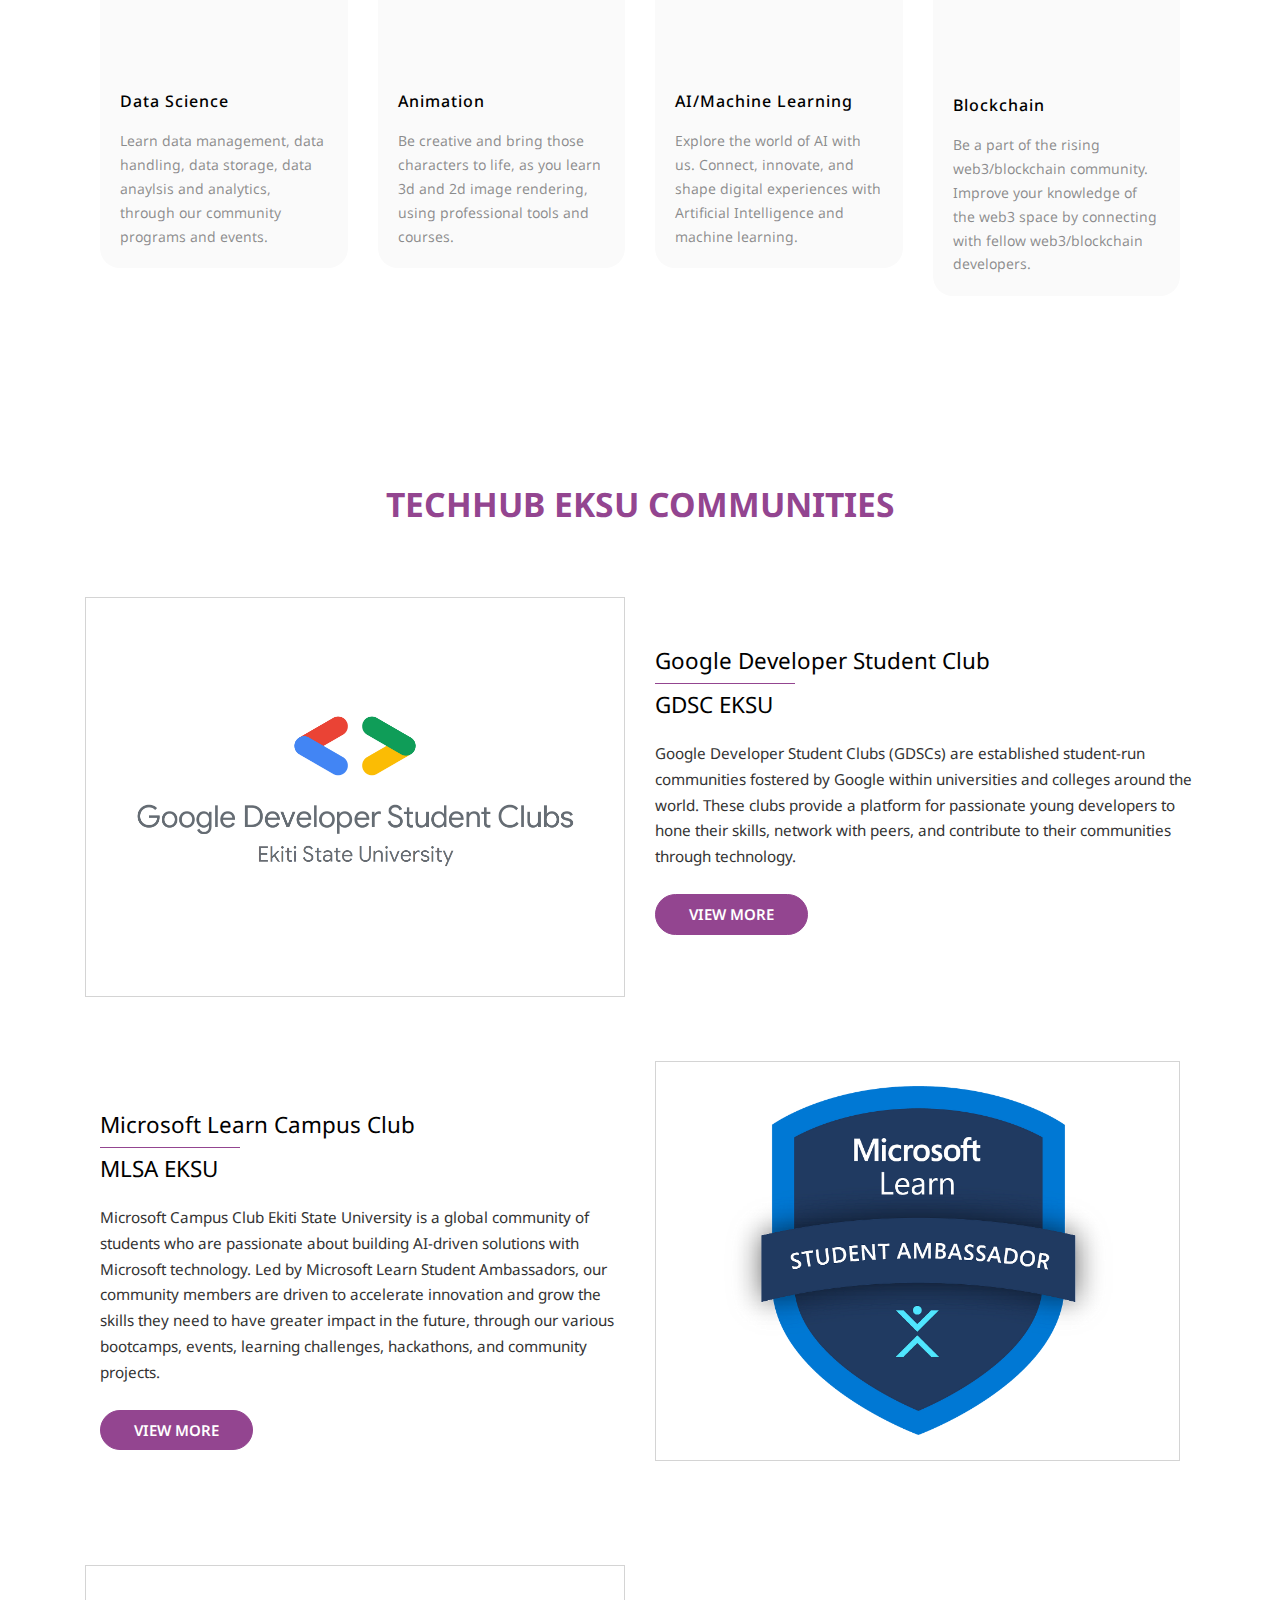
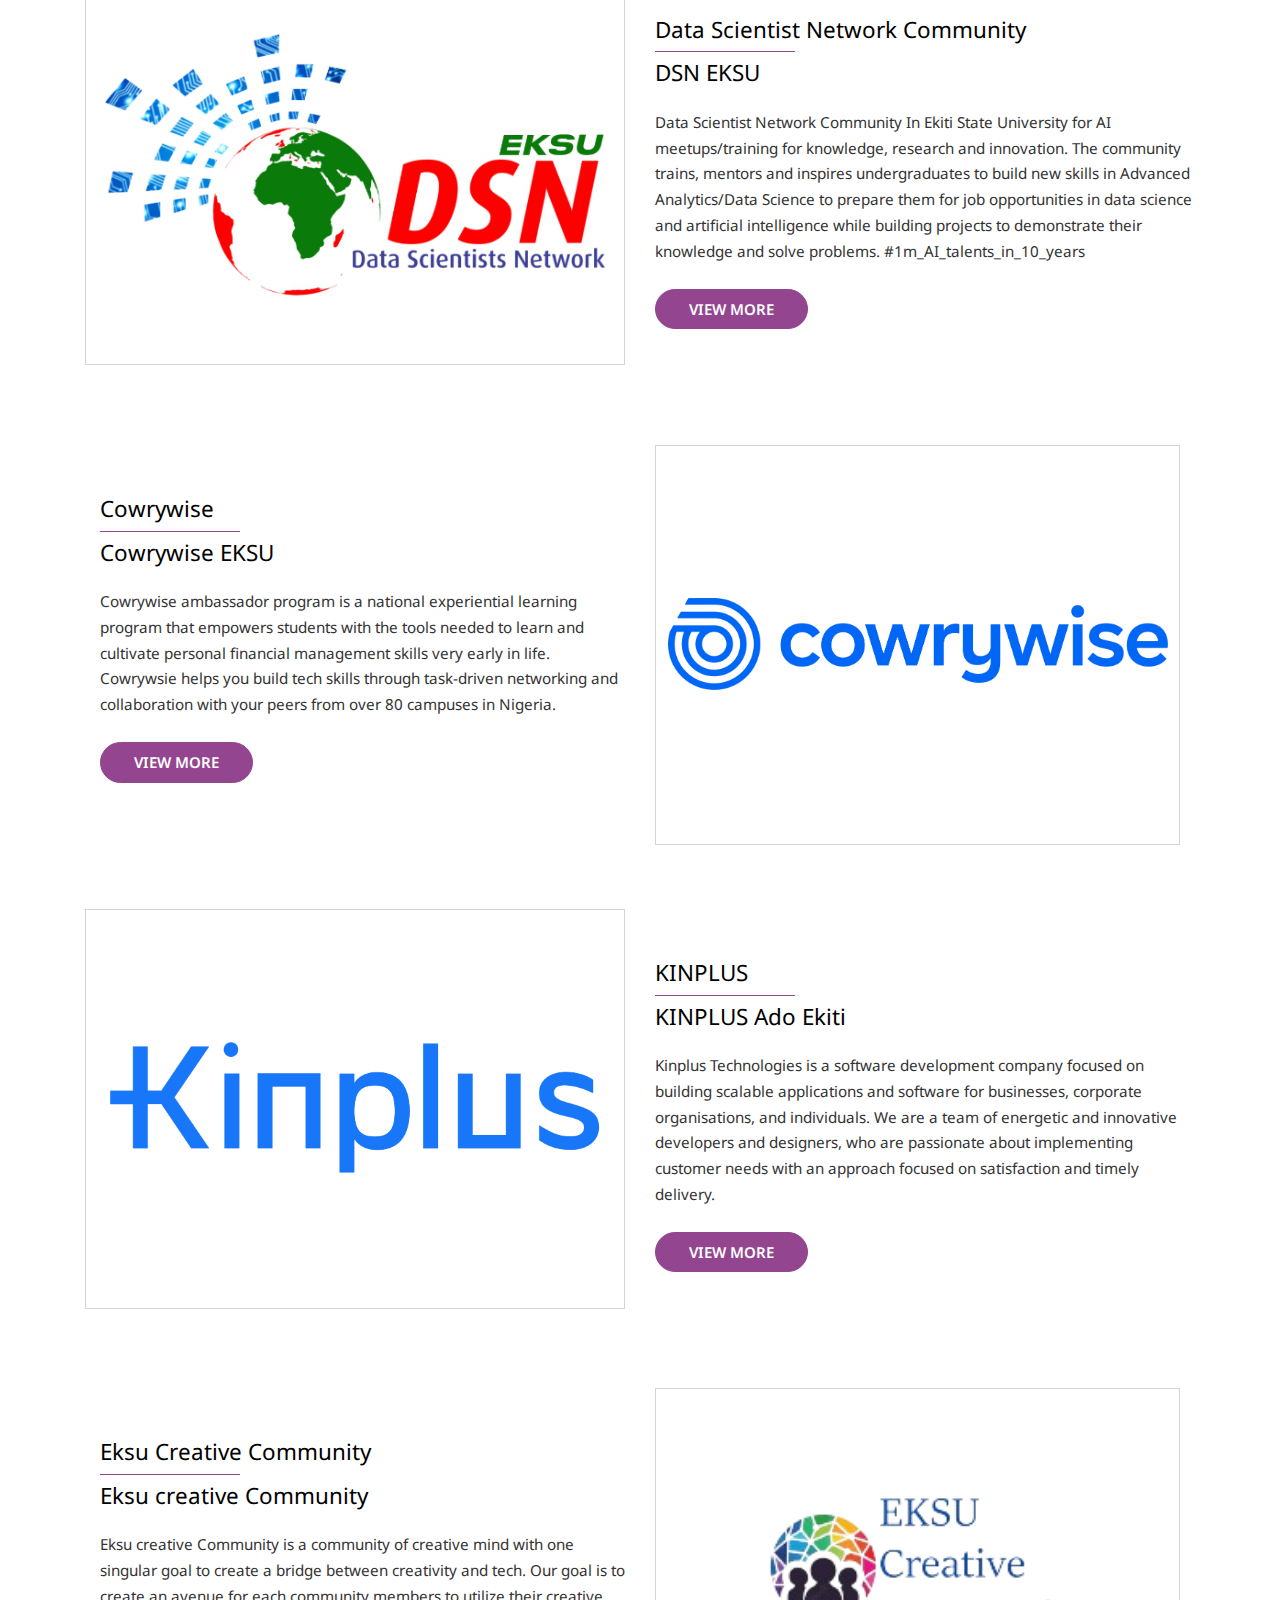
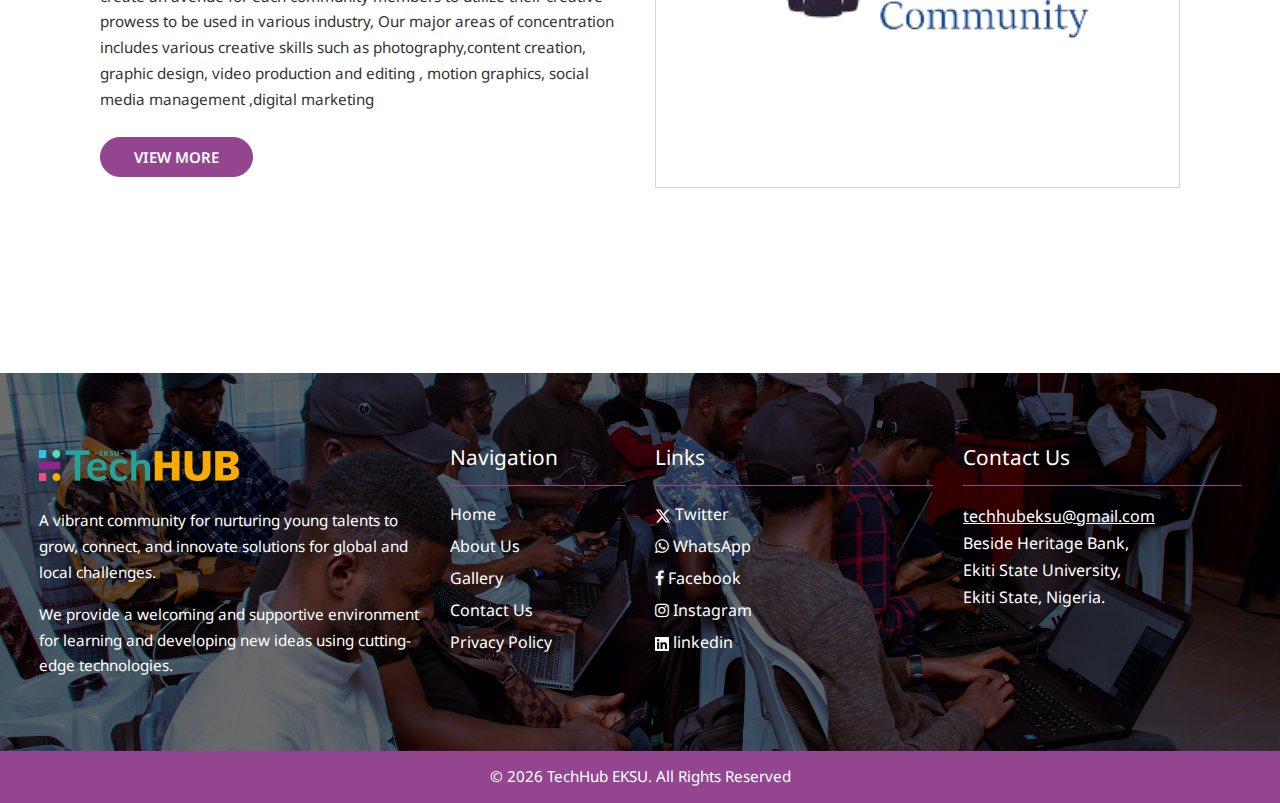
==== commit ee9a28c4: "fixes" ====
--- a/public/index.html
+++ b/public/index.html
@@ -187,10 +187,10 @@
                 <div class="dropdown-menu" aria-labelledby="aboutDropdown">
                   <a class="dropdown-item" href="about/index.html">about us</a>
                   <a class="dropdown-item" href="about/alumni.html">alumni</a>
-                  <div class="dropdown-divider"></div>
+                  <!-- <div class="dropdown-divider"></div>
                   <a class="dropdown-item" href="about/projects.html"
                     >projects</a
-                  >
+                  > -->
                 </div>
               </li>
               <li class="nav-item mr-lg-3 mt-lg-0 mt-3">
@@ -256,35 +256,35 @@
               <div class="wthree_sgrid">
                 <img src="./assets/images/service logo/wed design.svg" alt="web design logo">
                 <h4 class="my-3">Web Development</h4>
-                <p>Discover the art of coding in our hub. connect, learn, and stay inspired</p>
+                <p>Discover the art of web development in our hub. Connect, learn, and stay inspired.</p>
               </div>
             </div>
             <div class="col-lg-6 col-md-6 py-sm-1">
               <div class="wthree_sgrid">
                 <img src="./assets/images/service logo/mobile dev.svg" alt="web design logo">
                 <h4 class="my-3">Mobile development</h4>
-                <p>Connect, code, and stay ahead in the dynamic world of app creation</p>
+                <p>Connect, code, and stay ahead in the dynamic world of mobile app development.</p>
               </div>
             </div>
             <div class="col-lg-3 col-md-6 py-sm-1">
               <div class="wthree_sgrid">
                 <img src="./assets/images/service logo/digital design.svg" alt="web design logo">
                 <h4 class="my-3">Digital Design</h4>
-                <p>Dive into ultimate creativity with us community. Connect, inspire, design</p>
+                <p>Dive into ultimate creativity with other designers in our community. Connect, get inspired, and design.</p>
               </div>
             </div>
             <div class="col-lg-3 col-md-6 py-sm-1">
               <div class="wthree_sgrid">
                 <img src="./assets/images/service logo/product management.svg" alt="web design logo">
                 <h4 class="my-3 product">Product management</h4>
-                <p>Dive into ultimate creativity with us community. Connect, inspire, design</p>
+                <p>Learn the act of managing a product lifecycle, from ideation, to full implementation. </p>
               </div>
             </div>
             <div class="col-lg-3 col-md-6 py-sm-1 ">
               <div class="wthree_sgrid">
                 <img src="./assets/images/service logo/cyber security.svg" alt="web design logo">
                 <h4 class="my-3">Cyber Security</h4>
-                <p>Elevating brand's presence with a community that understands digital landscape</p>
+                <p>Become a security master in the evolving world of technology, through our community. Get access to mentors, security courses and job opportunities in the security space.</p>
               </div>
             </div>
             <div class="col-lg-3 col-md-6 py-sm-1">
@@ -292,35 +292,35 @@
                 <img src="./assets/images/service logo/cloud.svg" alt="web design logo">
                 <h4 class="my-3">Cloud computing</h4>
                 <p>
-                  Discover the art of coding in our hub. connect, learn, and stay inspired</p>
+                  Understand cloud computing as a pro. Get fully immersed into the space, learning all the cloud technologies.</p>
               </div>
             </div>
             <div class="col-lg-3 col-md-6 py-sm-1">
               <div class="wthree_sgrid">
                 <img src="./assets/images/service logo/data science.svg" alt="web design logo">
                 <h4 class="my-3">Data Science</h4>
-                <p>Elevating brand's presence with a community that understands digital landscape</p>
+                <p> Learn data management, data handling, data storage, data anaylsis and analytics, through our community programs and events.</p>
               </div>
             </div>
             <div class="col-lg-3 col-md-6 py-sm-1">
               <div class="wthree_sgrid">
                 <img src="./assets/images/service logo/Animation.svg" alt="web design logo">
                 <h4 class="my-3">Animation</h4>
-                <p>Dive into ultimate creativity with us community. Connect, inspire, design</p>
+                <p>Be creative and bring those characters to life, as you learn 3d and 2d image rendering, using professional tools and courses.</p>
               </div>
             </div>
             <div class="col-lg-3 col-md-6 py-sm-1">
               <div class="wthree_sgrid">
                 <img src="./assets/images/service logo/ai-ml.svg" alt="web design logo">
                 <h4 class="my-3">AI/Machine Learning</h4>
-                <p>Explore Virtual Reality with us. Connect, innovate, and shape digital experiences </p>
+                <p>Explore the world of AI with us. Connect, innovate, and shape digital experiences with Artificial Intelligence and machine learning. </p>
               </div>
             </div>
             <div class="col-lg-3 col-md-6 py-sm-2">
               <div class="wthree_sgrid">
                 <img src="./assets/images/service logo/blockchain.svg" alt="web design logo">
                 <h4 class="my-3">Blockchain</h4>
-                <p>Dive into the transformative and amazing world of Blockchain in our community</p>
+                <p>Be a part of the rising web3/blockchain community. Improve your knowledge of the web3 space by connecting with fellow web3/blockchain developers.</p>
               </div>
             </div>
           </div>
@@ -489,10 +489,10 @@
               <h5>
                 Eksu Creative Community
                 <span class="wthree-line"></span>
-                Eksu Creative Community
-              </h5>
-              <p>
-                Eksu Creative Community is a community of creative mind with one
+                Eksu creative Community
+              </h5>
+              <p>
+                Eksu creative Community is a community of creative mind with one
                 singular goal to create a bridge between creativity and tech.
                 Our goal is to create an avenue for each community members to
                 utilize their creative prowess to be used in various industry,
@@ -617,12 +617,10 @@
               </a>
             </h2>
             <p class="my-3 text-white">
-              Innovative community for young talents to grow, connect and
-              develop ideas to solving global and local challenges
+              A vibrant community for nurturing young talents to grow, connect, and innovate solutions for global and local challenges. 
             </p>
             <p class="text-white">
-              Friendly and comfortable environment for learning and developing
-              new ideas using new technologies
+              We provide a welcoming and supportive environment for learning and developing new ideas using cutting-edge technologies.
             </p>
           </div>
           <div class="col-lg-2 col-md-6 mt-md-0 mt-5">
--- a/public/assets/css/style.css
+++ b/public/assets/css/style.css
@@ -981,6 +981,10 @@
 /* //contact */
 
 /* team */
+.team-grids{
+align-items: center;
+justify-content: center;
+}
 
 .team_wthree h4 {
     font-size: 1.2em;
@@ -1170,6 +1174,26 @@
 
 /* //gallery */
 
+.pagination {
+    text-align: center;
+    margin-top: 20px;
+    justify-content: center;
+    align-items: center;
+    gap: 15px;
+}
+.pagination button {
+    padding: 8px 16px;
+    margin: 0 5px;
+    border: none;
+    background-color: #934590;
+    border-radius: 15px;
+    color: white;
+    cursor: pointer;
+}
+#currentPage {
+    font-weight: bold;
+}
+
 .img-grid {
     padding: 1em;
     background: #eee;
@@ -1294,6 +1318,9 @@
     color: #fff;
     font-size: 1em;
 }
+.list-w3pvtits-contact{
+    text-align: left;
+}
 
 h3.w3f_title {
     font-size: 1.3em;
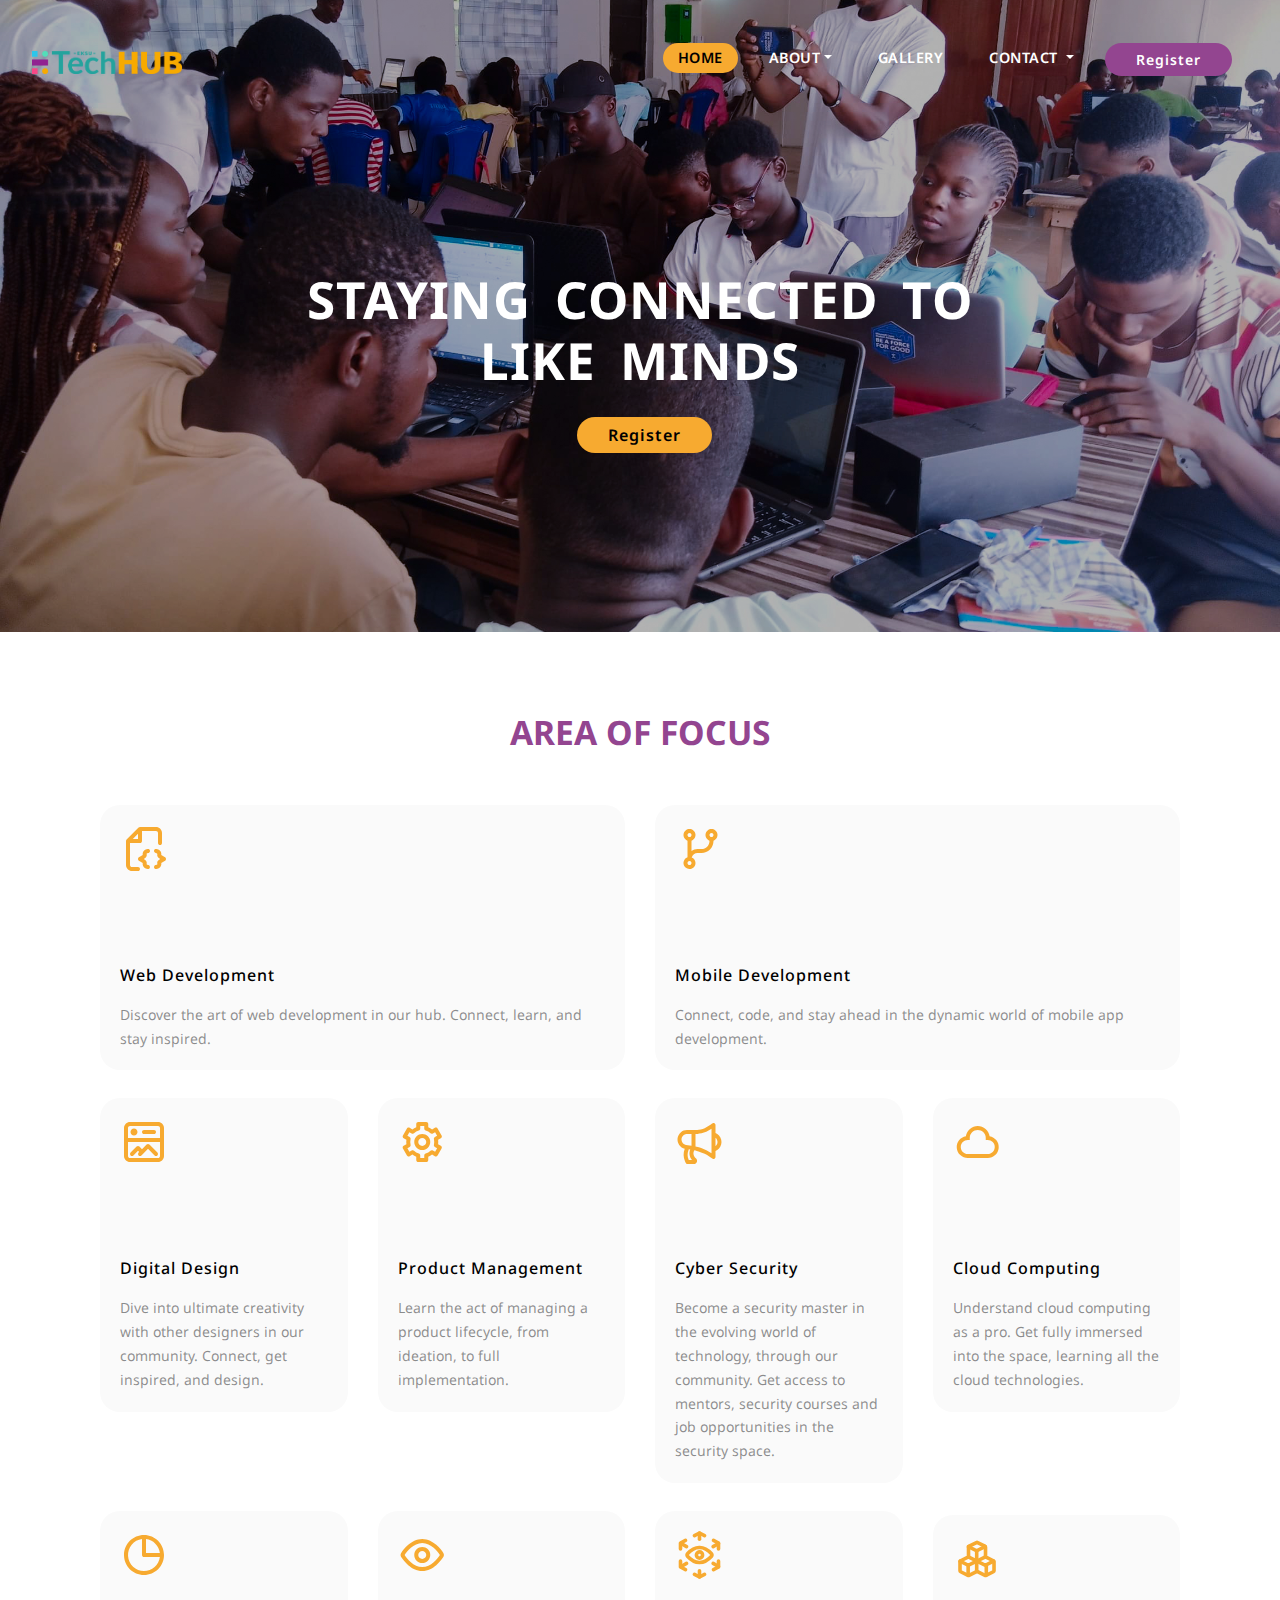
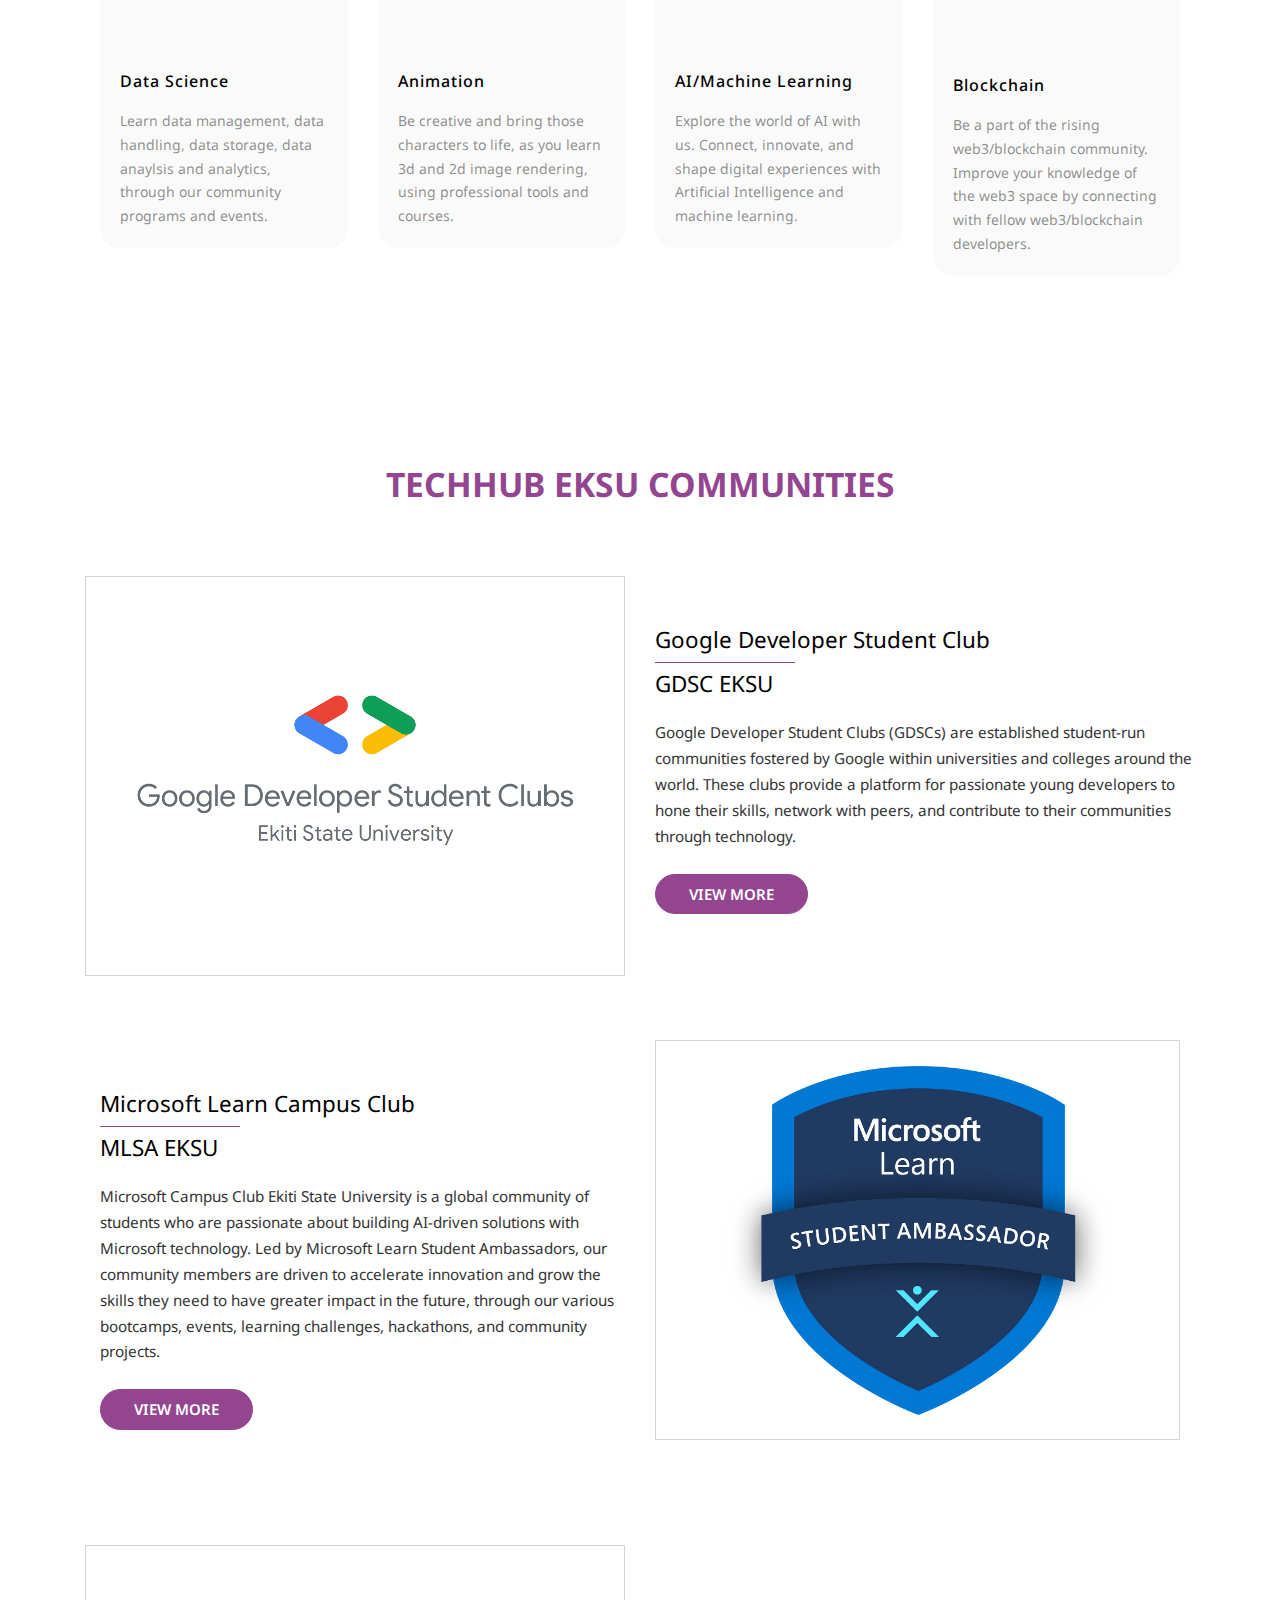
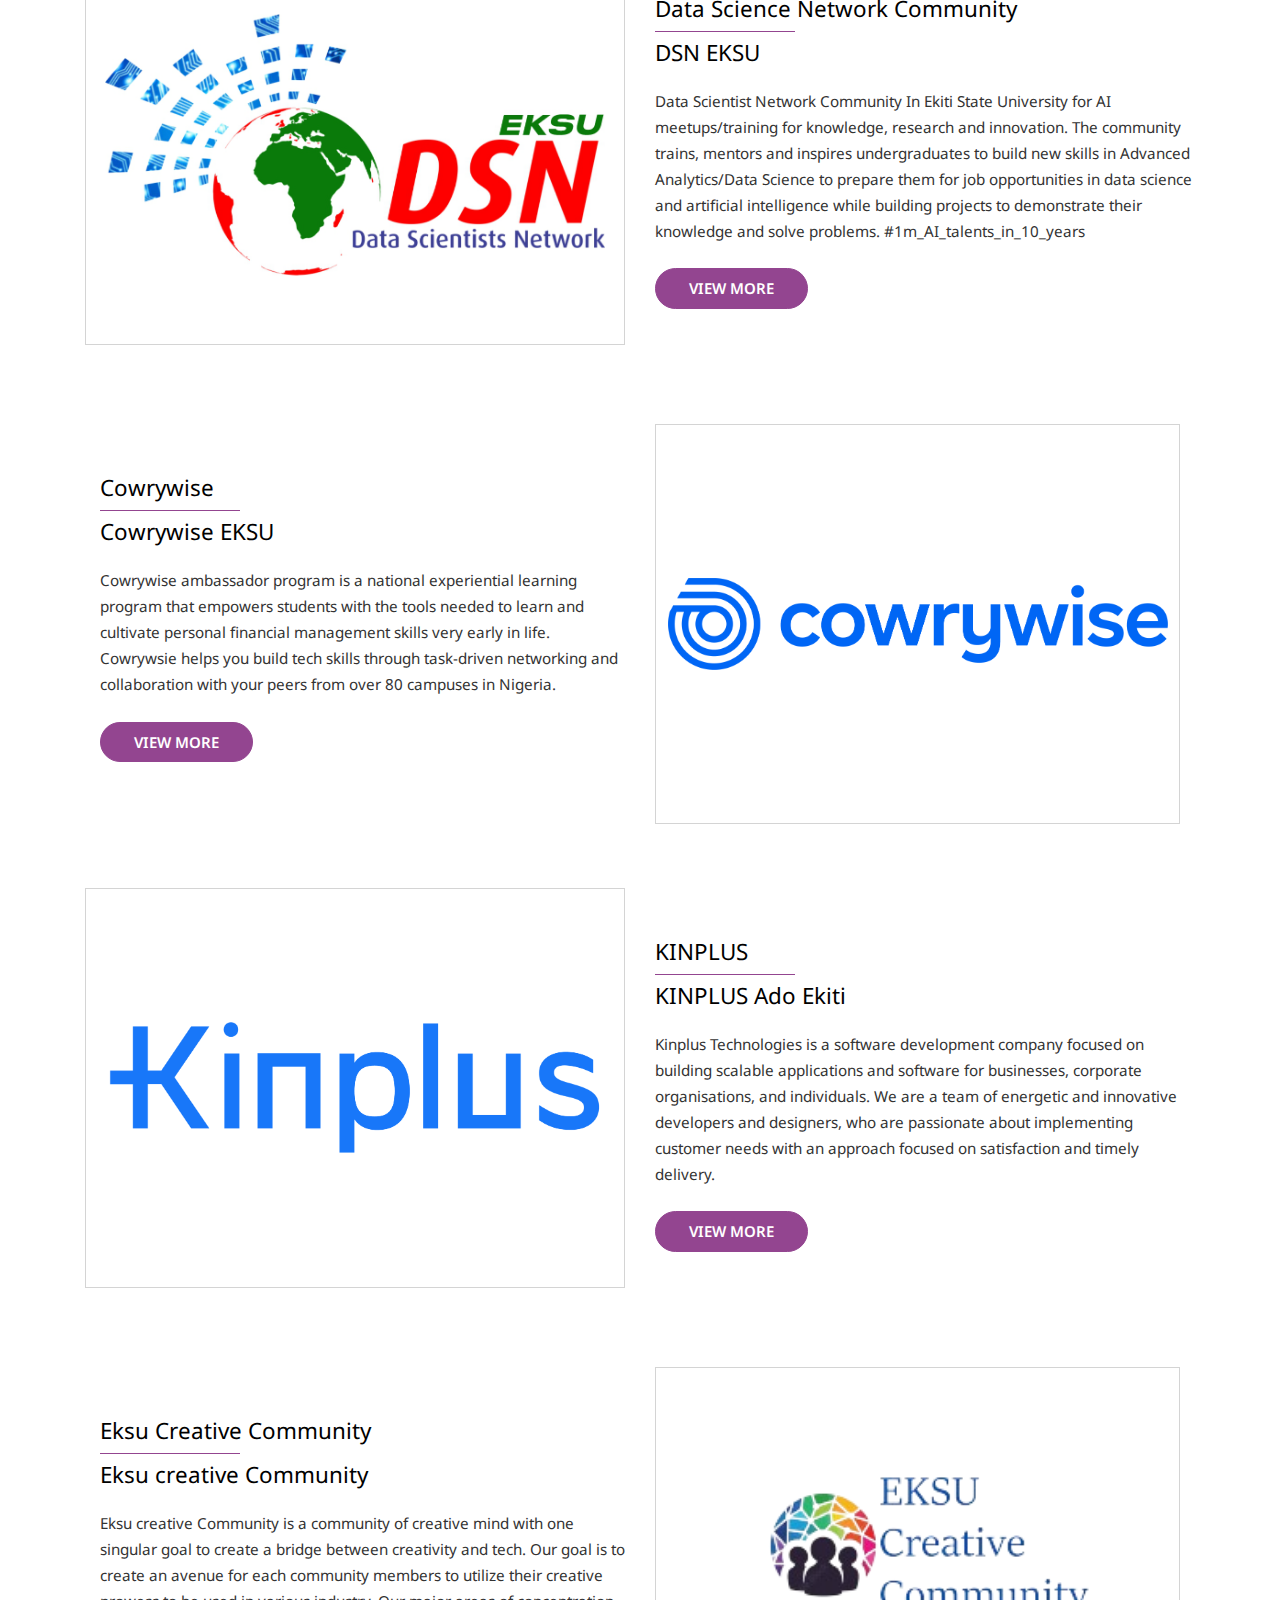
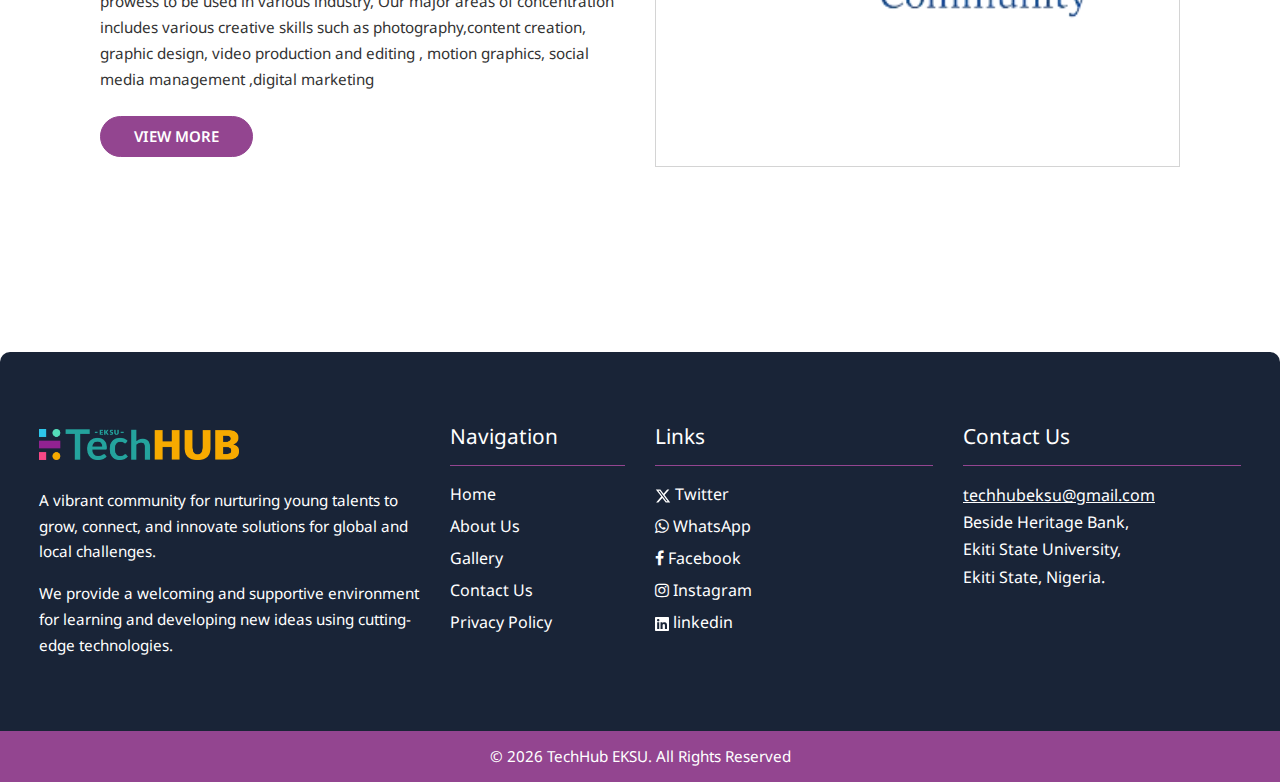
==== commit 0a5a2051: "Changes" ====
--- a/public/index.html
+++ b/public/index.html
@@ -401,7 +401,7 @@
           <div class="col-lg-6">
             <div class="single_grid_text">
               <h5>
-                Data Scientist Network Community
+                Data Science Network Community
                 <span class="wthree-line"></span>
                 DSN EKSU
               </h5>
--- a/public/assets/css/style.css
+++ b/public/assets/css/style.css
@@ -16,6 +16,17 @@
    
 }
 
+.ted{
+    font-size: 20px;
+    line-height: 40px;
+    text-align: justify;
+}
+.dark{
+    margin-top: -100px;
+    width: 100%;
+    background-color: black;
+    padding: 2%;
+}
 h1,
 h2,
 h3,
@@ -347,7 +358,7 @@
 
 .cpy-right {
     padding: 1vw;
-    background: #000;
+    background: #192437;
 }
 
 .cpy-right p {
@@ -386,6 +397,7 @@
     top: 0;
     left: 0;
     z-index: -1;
+
 }
 
 .bg-theme {
@@ -420,7 +432,7 @@
     color: #fff;
     font-size: 3.8em;
     letter-spacing: 1px;
-    line-height: 1.4;
+    line-height: 1.2;
     word-spacing: 10px;
     text-transform: uppercase;
     width: 70%;
@@ -433,7 +445,7 @@
 .inner-banner-w3ls {
     background: url(../images/inner-banner.png) no-repeat;
     background-size: cover;
-    min-height: 300px;
+    min-height: 470px;
     position: relative;
     z-index: 0;
 }
@@ -1229,19 +1241,26 @@
 } */
 
 .footer:before {
-    background: rgba(0, 0, 0, 0.58);
+    content: '';
     position: absolute;
+    top: -50px;
+    left: 0;
     width: 100%;
-    height: 100%;
-    content: '';
-    top: 0;
-    left: 0;
+    height: 100px;
+    background-image: url('../images/bg-0002.png');
+    border-bottom-left-radius: 10% 20px;
+    border-bottom-right-radius:  10% 20px;
+    
 }
 
 .footer {
-    background: url(../images/footer_img.jpg) no-repeat center;
+    padding-top: 50px;
+    background-color: #192437; /* Dark blue color similar to the image */
     background-size: cover;
     position: relative;
+    border-top-left-radius: 10px;
+    border-top-right-radius: 10px;
+    padding-bottom: 20px;
 }
 
 hr {
